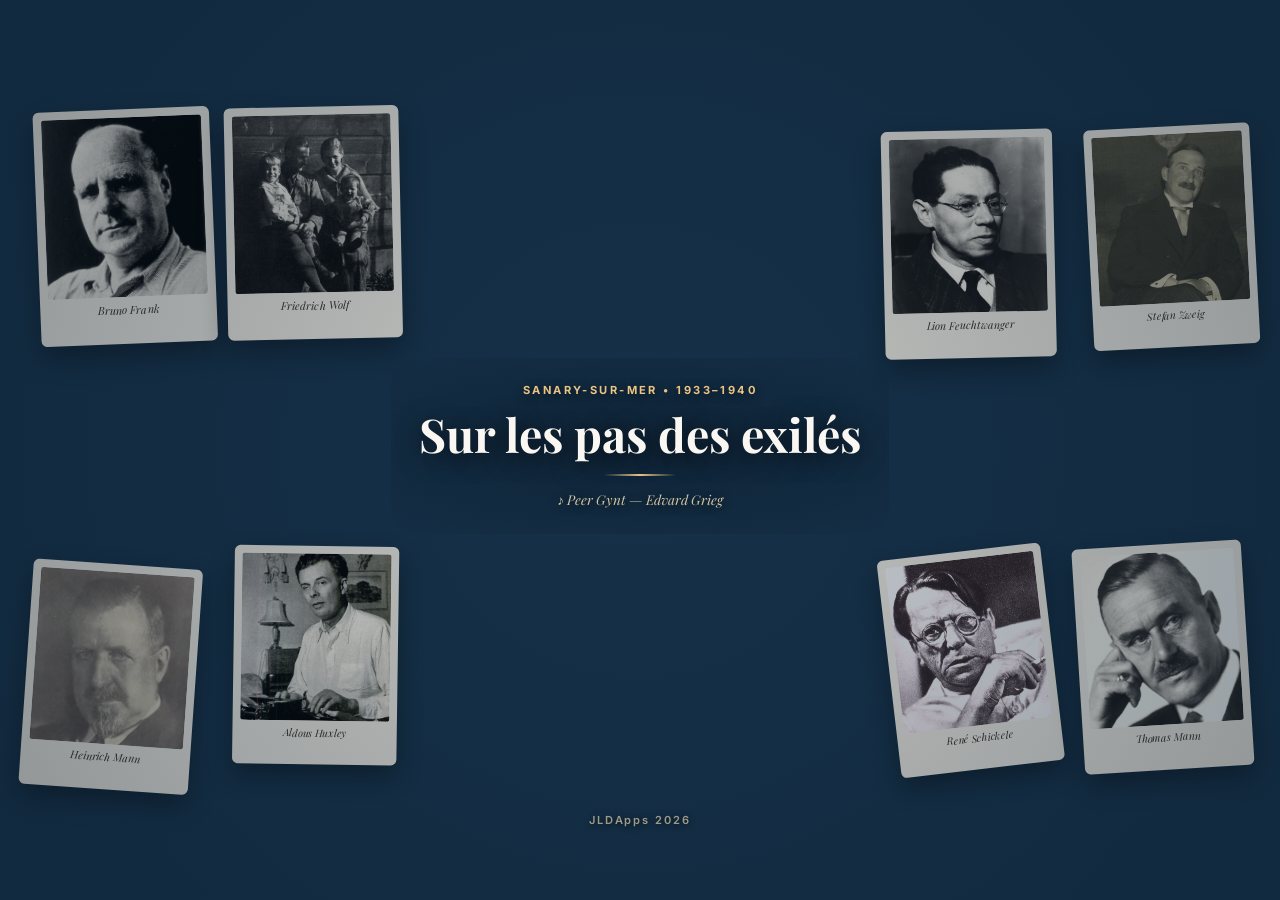
==== index.html @ a8ff3d62 "v27: recadrage portrait Stefan Zweig (index.html)" ====
<!DOCTYPE html>
<html lang="fr">
<head>
  <meta charset="UTF-8" />
  <meta name="viewport" content="width=device-width, initial-scale=1.0, maximum-scale=1.0, user-scalable=no, viewport-fit=cover" />
  <meta name="theme-color" content="#1a4b6e" />
  <meta name="apple-mobile-web-app-capable" content="yes" />
  <meta name="apple-mobile-web-app-status-bar-style" content="default" />
  <meta name="description" content="Audioguide GPS et parcours de mémoire — Sur les pas des exilés à Sanary-sur-Mer (1933–1940)." />
  <title>Sur les pas des exilés — Sanary-sur-Mer</title>

  <link rel="manifest" href="manifest.json" />
  <link rel="icon" type="image/svg+xml" href="images/icon.svg" />
  <link rel="apple-touch-icon" href="images/icon.svg" />

  <!-- Typographie patrimoniale (avec repli système instantané hors-ligne) -->
  <link rel="preconnect" href="https://fonts.googleapis.com" />
  <link rel="preconnect" href="https://fonts.gstatic.com" crossorigin />
  <link href="https://fonts.googleapis.com/css2?family=Inter:wght@400;500;600;700&family=Playfair+Display:ital,wght@0,600;0,700;1,500&display=swap" rel="stylesheet" />

  <!-- Leaflet 1.9.4 -->
  <link rel="stylesheet" href="https://unpkg.com/leaflet@1.9.4/dist/leaflet.css" crossorigin="" />
  <link rel="stylesheet" href="styles.css?v=22" />
</head>
<body>
  <!-- ====================================================================
       PAGE D'ACCUEIL — Acte 1 (Portraits + Titre + Peer Gynt) -> Acte 2 (Menu translucide)
       ==================================================================== -->
  <section id="welcome-screen" class="welcome-screen is-splash" aria-label="Accueil">
    <!-- Mur de portraits généré aléatoirement à chaque ouverture -->
    <div id="welcome-portraits-wall" class="welcome-portraits-wall" aria-hidden="true"></div>
    <div class="welcome-scrim" aria-hidden="true"></div>

    <!-- ACTE 1 : Ouverture cinématographique (portraits + titre pur + discret JLDApps 2026) -->
    <div id="welcome-splash" class="welcome-splash" role="button" tabindex="0" aria-label="Passer au menu">
      <div class="splash-center">
        <div class="splash-ornament">SANARY-SUR-MER • 1933–1940</div>
        <h1 class="splash-title">Sur les pas des exilés</h1>
        <div class="splash-rule" aria-hidden="true"></div>
        <div class="splash-music-hint">♪ Peer Gynt — Edvard Grieg</div>
      </div>
      <div class="splash-signature">JLDApps 2026</div>
    </div>

    <!-- ACTE 2 : Menu linguistique & choix de boucle en verre translucide -->
    <div id="welcome-card" class="welcome-card welcome-card-glass hidden">
      <div class="welcome-emblem-row">
        <img src="images/icon.svg" alt="" class="welcome-logo" />
        <span id="welcome-tag" class="welcome-tag">Parcours de mémoire • Audioguide GPS</span>
      </div>

      <h1 id="welcome-title" class="welcome-title">Sur les pas des exilés</h1>
      <p id="welcome-subtitle" class="welcome-subtitle">Sanary-sur-Mer • 1933–1940</p>

      <!-- Menu linguistique translucide (8 langues directement sélectionnables) -->
      <div class="welcome-section">
        <div id="welcome-choose-lang" class="welcome-section-label">Choisissez votre langue (interface &amp; audio)</div>
        <div id="welcome-lang-grid" class="lang-menu-list" role="listbox" aria-label="Langue"></div>
      </div>

      <!-- Choix de la boucle -->
      <div class="welcome-section">
        <div id="welcome-choose-loop" class="welcome-section-label">Choisissez votre parcours</div>
        <div class="welcome-loop-grid">
          <button id="welcome-loop-short" class="welcome-loop-card" data-loop="short">
            <strong id="welcome-loop-short-title">Boucle courte</strong>
            <span id="welcome-loop-short-desc">~3 km • 1h15 • Étapes 1 à 6 (Port &amp; Village)</span>
          </button>
          <button id="welcome-loop-full" class="welcome-loop-card active" data-loop="full">
            <strong id="welcome-loop-full-title">Boucle complète</strong>
            <span id="welcome-loop-full-desc">~8 km • 3h00 • Étapes 1 à 13 + Littoral</span>
          </button>
        </div>
      </div>

      <button id="btn-start-walk" class="welcome-start-btn">
        <svg viewBox="0 0 24 24" width="20" height="20" fill="currentColor" aria-hidden="true">
          <polygon points="6,4 20,12 6,20"/>
        </svg>
        <span id="welcome-start-label">Commencer le parcours</span>
      </button>

      <div class="welcome-card-signature">JLDApps 2026</div>
    </div>

    <audio id="intro-audio" src="audio/intro-peer-gynt.mp3" preload="auto"></audio>
  </section>

  <!-- ====================================================================
       EN-TÊTE PATRIMONIAL
       ==================================================================== -->
  <header class="app-header">
    <div class="header-brand">
      <button id="btn-open-welcome" class="brand-home-btn" title="Retour à l'accueil" aria-label="Retour à l'accueil">
        <img src="images/icon.svg" alt="" class="brand-logo" />
      </button>
      <div class="brand-titles">
        <h1 id="header-title">Sur les pas des exilés</h1>
        <p id="header-subtitle" class="brand-subtitle">Sanary-sur-Mer • 1933–1940</p>
      </div>
    </div>

    <div class="header-actions">
      <button id="btn-home-header" class="home-pill-btn btn-home-any" title="Retour à l'accueil" aria-label="Retour à l'accueil">
        <svg viewBox="0 0 24 24" width="17" height="17" fill="currentColor" aria-hidden="true"><path d="M12 3.2L3 10.6V20a1 1 0 0 0 1 1h5.5v-6h5v6H20a1 1 0 0 0 1-1v-9.4L12 3.2z"/></svg>
        <span class="home-pill-text">Home</span>
      </button>
      <button id="btn-header-lang" class="lang-pill-header" title="Changer de langue" aria-label="Changer de langue"></button>
      <div class="loop-switcher" role="group" aria-label="Choix de la boucle">
        <button id="btn-loop-short" class="loop-btn" data-loop="short">3 km</button>
        <button id="btn-loop-full" class="loop-btn active" data-loop="full">8 km</button>
      </div>
      <button id="btn-open-list" class="icon-btn" aria-label="Liste des étapes" title="Liste des étapes">
        <svg viewBox="0 0 24 24" width="20" height="20" fill="none" stroke="currentColor" stroke-width="2.2" stroke-linecap="round">
          <line x1="8" y1="6" x2="21" y2="6"/><line x1="8" y1="12" x2="21" y2="12"/><line x1="8" y1="18" x2="21" y2="18"/>
          <circle cx="4" cy="6" r="1.3" fill="currentColor"/><circle cx="4" cy="12" r="1.3" fill="currentColor"/><circle cx="4" cy="18" r="1.3" fill="currentColor"/>
        </svg>
      </button>
    </div>
  </header>

  <!-- Bandeau de guidage GPS permanent -->
  <section class="guidance-bar" aria-live="polite">
    <div class="guidance-left">
      <span id="guidance-badge" class="guidance-step-badge">1</span>
      <div class="guidance-text">
        <div id="guidance-label" class="guidance-label">Cap vers l'Étape 1</div>
        <div id="guidance-title" class="guidance-title">Départ &amp; Plaque commémorative générale</div>
      </div>
    </div>
    <div class="guidance-right">
      <div id="guidance-arrow" class="guidance-compass" title="Direction vers l'étape cible">
        <svg viewBox="0 0 24 24" width="18" height="18" fill="currentColor">
          <polygon points="12,2 19,20 12,16 5,20"/>
        </svg>
      </div>
      <div class="guidance-metrics">
        <span id="guidance-distance" class="guidance-distance">-- m</span>
        <span id="guidance-eta" class="guidance-eta">GPS…</span>
      </div>
    </div>
  </section>

  <!-- Zone cartographique plein écran -->
  <main class="map-wrapper">
    <div id="map" role="region" aria-label="Carte du parcours à Sanary-sur-Mer"></div>

    <!-- Pastille d'état GPS (style RandoTracker) -->
    <div id="gps-pill" class="gps-pill" role="status">
      <span class="gps-dot"></span>
      <span id="gps-pill-text">Acquisition GPS…</span>
    </div>

    <!-- Notification d'arrivée sur une étape (geofencing) -->
    <div id="arrival-toast" class="arrival-toast hidden" role="alert">
      <span class="arrival-icon">📍</span>
      <div class="arrival-body">
        <strong id="arrival-toast-title">Vous êtes arrivé !</strong>
        <span id="arrival-toast-sub">Appuyez sur le bouton ▶ pour écouter l'histoire</span>
      </div>
      <button id="arrival-toast-close" class="toast-close" aria-label="Fermer">✕</button>
    </div>

    <!-- Boutons flottants carto (FAB RandoTracker) -->
    <div class="map-fabs">
      <button id="btn-recenter" class="fab-btn is-following" title="Centrer et suivre ma position GPS" aria-label="Suivi GPS">
        <svg viewBox="0 0 24 24" width="22" height="22" fill="none" stroke="currentColor" stroke-width="2.2" stroke-linecap="round">
          <circle cx="12" cy="12" r="4"/>
          <circle cx="12" cy="12" r="9"/>
          <line x1="12" y1="1" x2="12" y2="4"/><line x1="12" y1="20" x2="12" y2="23"/>
          <line x1="1" y1="12" x2="4" y2="12"/><line x1="20" y1="12" x2="23" y2="12"/>
        </svg>
      </button>

      <button id="btn-layer" class="fab-btn" title="Changer le fond de carte (IGN / OSM / Satellite)" aria-label="Fonds de carte">
        <svg viewBox="0 0 24 24" width="21" height="21" fill="none" stroke="currentColor" stroke-width="2" stroke-linejoin="round">
          <polygon points="12 2 2 7 12 12 22 7 12 2"/>
          <polyline points="2 12 12 17 22 12"/>
          <polyline points="2 17 12 22 22 17"/>
        </svg>
      </button>

      <button id="btn-fit-route" class="fab-btn" title="Voir tout le parcours" aria-label="Voir tout le parcours">
        <svg viewBox="0 0 24 24" width="20" height="20" fill="none" stroke="currentColor" stroke-width="2.1" stroke-linecap="round" stroke-linejoin="round">
          <polyline points="15 3 21 3 21 9"/><polyline points="9 21 3 21 3 15"/>
          <line x1="21" y1="3" x2="14" y2="10"/><line x1="3" y1="21" x2="10" y2="14"/>
        </svg>
      </button>

      <button id="btn-sim-gps" class="fab-btn fab-demo" title="Simuler un déplacement GPS vers l'étape affichée" aria-label="Simulation GPS">
        <span id="fab-demo-label" class="fab-demo-label">Démo</span>
      </button>
    </div>

    <!-- Menu sélecteur de fond de carte -->
    <div id="layer-popover" class="layer-popover hidden" role="menu">
      <div id="popover-layer-title" class="popover-title">Fond de carte</div>
      <button id="layer-opt-ign" class="layer-option active" data-layer="ign">🗺️ Plan IGN France</button>
      <button id="layer-opt-osm" class="layer-option" data-layer="osm">🏙️ OpenStreetMap</button>
      <button id="layer-opt-esri" class="layer-option" data-layer="esri">🛰️ Vue Satellite</button>
    </div>
  </main>

  <!-- Fiche d'étape (Tiroir inférieur mobile avec Photo + Lecteur Audio MP3) -->
  <section id="step-sheet" class="step-sheet" aria-label="Fiche de l'étape sélectionnée">
    <button id="sheet-toggle-bar" class="sheet-handle-bar" aria-label="Déplier ou replier la fiche">
      <span class="sheet-handle-pill"></span>
      <span id="sheet-toggle-hint" class="sheet-toggle-hint">Masquer la fiche</span>
    </button>

    <div class="sheet-content">
      <!-- Boîte Étape adaptative : Côte-à-côte pour les photos PORTRAIT / Empilée pleine largeur pour les photos PAYSAGE -->
      <div id="step-hero" class="step-hero is-landscape">
        <div class="step-header-row">
          <div class="step-meta">
            <span id="step-sector-pill" class="sector-pill">Secteur 1 • Étape 1 / 13</span>
            <span id="step-visited-pill" class="visited-pill hidden">✓ Visitée</span>
          </div>
          <h2 id="step-title" class="step-title">Départ &amp; Plaque commémorative générale</h2>
          <p id="step-location" class="step-location">📍 Office de Tourisme de Sanary (1 Quai du Levant)</p>
        </div>

        <!-- Photo en relation avec le point -->
        <figure class="step-photo-card">
          <img id="step-image" src="images/etape-01.jpg" alt="Photo de l'étape" loading="eager" />
          <button id="btn-zoom-photo" class="photo-zoom-btn" title="Agrandir la photo" aria-label="Agrandir la photo">⤢</button>
          <figcaption id="step-image-credit" class="step-photo-credit">Port de Sanary-sur-Mer</figcaption>
        </figure>
      </div>

      <!-- Lecteur Audio MP3 dédié (Bouton triangulaire Play + Pause + Replay) -->
      <div class="audio-player-box">
        <div class="audio-controls-row">
          <button id="btn-audio-play" class="btn-play-triangle" aria-label="Démarrer l'histoire audio" title="Démarrer l'histoire">
            <svg class="triangle-svg" viewBox="0 0 44 44" width="44" height="44" aria-hidden="true">
              <polygon points="10,6 39,22 10,38" fill="currentColor" stroke="currentColor" stroke-width="3" stroke-linejoin="round"/>
            </svg>
            <span class="btn-play-label">Écouter</span>
          </button>

          <button id="btn-audio-pause" class="btn-audio-secondary" aria-label="Mettre en pause" title="Pause" disabled>
            <svg viewBox="0 0 24 24" width="22" height="22" fill="currentColor" aria-hidden="true">
              <rect x="6" y="4" width="4.5" height="16" rx="1.2"/>
              <rect x="13.5" y="4" width="4.5" height="16" rx="1.2"/>
            </svg>
            <span id="btn-pause-label">Pause</span>
          </button>

          <button id="btn-audio-replay" class="btn-audio-secondary" aria-label="Réécouter depuis le début" title="Replay">
            <svg viewBox="0 0 24 24" width="22" height="22" fill="none" stroke="currentColor" stroke-width="2.3" stroke-linecap="round" stroke-linejoin="round" aria-hidden="true">
              <polyline points="1 4 1 10 7 10"/>
              <path d="M3.51 15a9 9 0 1 0 2.13-9.36L1 10"/>
            </svg>
            <span id="btn-replay-label">Replay</span>
          </button>
        </div>

        <div class="audio-progress-row">
          <span id="audio-current-time" class="audio-time">0:00</span>
          <input id="audio-seek" type="range" min="0" max="100" value="0" step="0.5" class="audio-seek" aria-label="Progression de la lecture audio" />
          <span id="audio-duration" class="audio-time">--:--</span>
        </div>
        <div id="audio-status-line" class="audio-status-line">Appuyez sur le bouton triangulaire ▶ pour lancer le récit</div>
        <audio id="audio-element" preload="metadata"></audio>
      </div>

      <!-- Bloc texte masqué (la narration MP3 remplace le texte écrit) -->
      <div class="step-story-box hidden" aria-hidden="true">
        <div id="step-tags" class="step-tags"></div>
        <p id="step-summary" class="step-summary"></p>
        <p id="step-note" class="step-note"></p>
      </div>

      <!-- Navigation vers l'étape précédente / Home / suivante -->
      <div class="step-nav-footer">
        <button id="btn-prev-step" class="nav-step-btn nav-prev">← Précédente</button>
        <button class="nav-home-btn btn-home-any" title="Retour à l'accueil" aria-label="Retour à l'accueil">
          <svg viewBox="0 0 24 24" width="19" height="19" fill="currentColor" aria-hidden="true"><path d="M12 3.2L3 10.6V20a1 1 0 0 0 1 1h5.5v-6h5v6H20a1 1 0 0 0 1-1v-9.4L12 3.2z"/></svg>
        </button>
        <button id="btn-next-step" class="nav-step-btn nav-next">Étape suivante →</button>
      </div>
    </div>
  </section>

  <!-- Tiroir latéral : Liste complète des étapes & progression -->
  <div id="list-modal" class="modal-backdrop hidden" role="dialog" aria-modal="true" aria-label="Liste des étapes">
    <div class="modal-drawer">
      <div class="modal-header">
        <div>
          <h3 id="list-modal-title">Étapes du parcours</h3>
          <p id="progress-summary" class="modal-subtitle">0 / 13 étapes visitées</p>
        </div>
        <div class="modal-header-btns">
          <button class="icon-btn btn-home-any" title="Retour à l'accueil" aria-label="Retour à l'accueil">
            <svg viewBox="0 0 24 24" width="19" height="19" fill="none" stroke="currentColor" stroke-width="2.2" stroke-linecap="round" stroke-linejoin="round"><path d="M3 10.5L12 3l9 7.5"/><path d="M5 9.5V20h5v-6h4v6h5V9.5"/></svg>
          </button>
          <button id="btn-close-list" class="icon-btn" aria-label="Fermer">✕</button>
        </div>
      </div>
      <div class="progress-bar-track">
        <div id="progress-bar-fill" class="progress-bar-fill" style="width: 0%"></div>
      </div>
      <div id="steps-list-container" class="steps-list-container"></div>
      <div class="modal-footer">
        <button id="btn-open-end-from-list" class="btn-text-primary">JLDApps 2026</button>
        <button id="btn-reset-progress" class="btn-text-danger">Réinitialiser ma progression</button>
      </div>
    </div>
  </div>

  <!-- ====================================================================
       PAGE DE FIN — JLDApps 2026
       ==================================================================== -->
  <section id="end-screen" class="end-screen hidden" role="dialog" aria-modal="true" aria-label="Fin du parcours">
    <div class="end-card">
      <button class="end-home-fab btn-home-any" title="Retour à l'accueil" aria-label="Retour à l'accueil">
        <svg viewBox="0 0 24 24" width="19" height="19" fill="none" stroke="currentColor" stroke-width="2.2" stroke-linecap="round" stroke-linejoin="round"><path d="M3 10.5L12 3l9 7.5"/><path d="M5 9.5V20h5v-6h4v6h5V9.5"/></svg>
      </button>
      <span id="end-tag" class="end-tag">Parcours accompli</span>
      <h2 id="end-title" class="end-title">Merci pour votre visite à Sanary-sur-Mer</h2>
      <p id="end-text" class="end-text">
        Vous avez parcouru la mémoire de la « capitale mondiale de l’exil artistique et littéraire » (1933–1940).
      </p>

      <div id="end-portraits-strip" class="end-portraits-strip" aria-hidden="true"></div>
      <div id="end-stats" class="end-stats-pill">13 / 13 étapes écoutées</div>

      <!-- Génrique de fin 3D sur spirale verticale (Origine photos, musique, sources textes) -->
      <div class="spiral-credits-viewport" aria-label="Génrique de fin 3D">
        <div class="spiral-axis-glow" aria-hidden="true"></div>
        <div id="spiral-credits-stage" class="spiral-credits-stage"></div>
        <button id="btn-spiral-toggle" class="spiral-pause-btn" title="Pause / Lecture du génrique" aria-label="Pause ou lecture du génrique">⏸</button>
      </div>

      <div class="end-signature-box">
        <div class="end-signature-brand">JLDApps 2026</div>
        <div id="end-signature-sub" class="end-signature-sub">Audioguide GPS • Sanary-sur-Mer</div>
      </div>

      <div class="end-actions">
        <button id="btn-end-back-map" class="nav-step-btn nav-prev">Retour à la carte</button>
        <button id="btn-end-restart" class="nav-step-btn nav-next">Retour à l'accueil</button>
      </div>
    </div>
  </section>

  <!-- Menu déroulant haut de gamme des langues (accessible depuis l'accueil et la carte) -->
  <div id="lang-menu-overlay" class="lang-menu-overlay hidden" role="dialog" aria-modal="true" aria-label="Sélection de la langue">
    <div class="lang-menu-sheet">
      <div class="lang-menu-header">
        <div class="lang-menu-header-text">
          <span class="lang-menu-eyebrow">AUDIOGUIDE MULTILINGUE</span>
          <span id="lang-menu-title" class="lang-menu-main-title">Choisissez votre langue</span>
        </div>
        <button id="btn-close-lang-menu" class="lang-menu-close" aria-label="Fermer">✕</button>
      </div>
      <div id="lang-menu-list" class="lang-menu-list" role="listbox"></div>
    </div>
  </div>

  <!-- Visionneuse Photo plein écran (Lightbox) -->
  <div id="photo-lightbox" class="lightbox hidden" role="dialog" aria-modal="true" aria-label="Photo agrandie">
    <button class="lightbox-home btn-home-any" title="Retour à l'accueil" aria-label="Retour à l'accueil">
      <svg viewBox="0 0 24 24" width="19" height="19" fill="none" stroke="currentColor" stroke-width="2.2" stroke-linecap="round" stroke-linejoin="round"><path d="M3 10.5L12 3l9 7.5"/><path d="M5 9.5V20h5v-6h4v6h5V9.5"/></svg>
    </button>
    <button id="btn-close-lightbox" class="lightbox-close" aria-label="Fermer la photo">✕</button>
    <img id="lightbox-img" src="" alt="" />
    <p id="lightbox-caption"></p>
  </div>

  <!-- Scripts -->
  <script src="https://unpkg.com/leaflet@1.9.4/dist/leaflet.js" crossorigin=""></script>
  <script src="data/etapes.js?v=27"></script>
  <script src="data/i18n.js?v=8"></script>
  <script src="data/i18n_steps.js?v=26"></script>
  <script src="app.js?v=27"></script>
</body>
</html>
---- styles.css ----
/* ==========================================================================
   Sur les pas des exilés — Sanary-sur-Mer
   Charte claire & patrimoniale (Crème provençale, Bleu Méditerranée & Ocre)
   ========================================================================== */

:root {
  --bg-sand: #faf7f2;
  --bg-card: #ffffff;
  --bg-soft: #f2ece1;
  --border-stone: #e3d8c6;
  --ink-primary: #1c2733;
  --ink-secondary: #526170;
  --ink-muted: #768492;

  --med-blue: #1a4b6e;
  --med-blue-dark: #11354f;
  --med-blue-light: #e7f0f6;

  --ochre: #b85d3b;
  --ochre-dark: #934528;
  --ochre-light: #faece6;

  --olive: #3b7a57;
  --olive-light: #e6f4ec;

  --shadow-sm: 0 2px 8px rgba(26, 75, 110, 0.08);
  --shadow-md: 0 6px 20px rgba(26, 75, 110, 0.14);
  --shadow-lg: 0 12px 32px rgba(17, 53, 79, 0.22);

  --radius-sm: 10px;
  --radius-md: 16px;
  --radius-lg: 22px;

  --font-serif: 'Playfair Display', Georgia, 'Times New Roman', serif;
  --font-sans: 'Inter', -apple-system, BlinkMacSystemFont, 'Segoe UI', Roboto, sans-serif;

  --header-h: 58px;
  --guidance-h: 56px;
}

* {
  box-sizing: border-box;
  margin: 0;
  padding: 0;
  -webkit-tap-highlight-color: transparent;
}

html, body {
  width: 100%;
  height: 100%;
  overflow: hidden;
  background: var(--bg-sand);
  color: var(--ink-primary);
  font-family: var(--font-sans);
  font-size: 15px;
  line-height: 1.45;
  touch-action: manipulation;
}

.hidden {
  display: none !important;
}

/* ---------- En-tête ---------- */
.app-header {
  position: fixed;
  top: 0;
  left: 0;
  right: 0;
  height: calc(var(--header-h) + env(safe-area-inset-top, 0px));
  padding: env(safe-area-inset-top, 0px) 12px 0;
  z-index: 1000;
  background: var(--med-blue);
  color: #faf7f2;
  display: flex;
  align-items: center;
  justify-content: space-between;
  box-shadow: 0 2px 10px rgba(17, 53, 79, 0.2);
}

.header-brand {
  display: flex;
  align-items: center;
  gap: 10px;
  min-width: 0;
}

.brand-logo {
  width: 34px;
  height: 34px;
  border-radius: 9px;
  flex-shrink: 0;
  box-shadow: 0 1px 4px rgba(0,0,0,0.2);
}

.brand-titles {
  min-width: 0;
}

.brand-titles h1 {
  font-family: var(--font-serif);
  font-size: 1.05rem;
  font-weight: 700;
  line-height: 1.15;
  white-space: nowrap;
  overflow: hidden;
  text-overflow: ellipsis;
  letter-spacing: 0.01em;
}

.brand-subtitle {
  font-size: 0.72rem;
  color: #d6e6f2;
  letter-spacing: 0.04em;
  text-transform: uppercase;
}

.header-actions {
  display: flex;
  align-items: center;
  gap: 8px;
  flex-shrink: 0;
}

.loop-switcher {
  display: inline-flex;
  background: rgba(255, 255, 255, 0.14);
  border-radius: 999px;
  padding: 3px;
  border: 1px solid rgba(255, 255, 255, 0.22);
}

.loop-btn {
  border: none;
  background: transparent;
  color: #e3eff7;
  font-family: var(--font-sans);
  font-size: 0.78rem;
  font-weight: 600;
  padding: 5px 10px;
  border-radius: 999px;
  cursor: pointer;
  transition: all 0.2s ease;
}

.loop-btn.active {
  background: var(--bg-sand);
  color: var(--med-blue-dark);
  box-shadow: 0 1px 4px rgba(0, 0, 0, 0.16);
}

.icon-btn {
  width: 40px;
  height: 40px;
  border-radius: 11px;
  border: 1px solid rgba(255, 255, 255, 0.25);
  background: rgba(255, 255, 255, 0.12);
  color: #faf7f2;
  display: grid;
  place-items: center;
  cursor: pointer;
  font-size: 1.05rem;
  transition: background 0.18s ease;
}

.icon-btn:hover {
  background: rgba(255, 255, 255, 0.22);
}

/* ---------- Bandeau de guidage GPS ---------- */
.guidance-bar {
  position: fixed;
  top: calc(var(--header-h) + env(safe-area-inset-top, 0px));
  left: 0;
  right: 0;
  height: var(--guidance-h);
  z-index: 990;
  background: var(--bg-card);
  border-bottom: 1px solid var(--border-stone);
  display: flex;
  align-items: center;
  justify-content: space-between;
  padding: 6px 12px;
  gap: 10px;
  box-shadow: var(--shadow-sm);
}

.guidance-left {
  display: flex;
  align-items: center;
  gap: 10px;
  min-width: 0;
  flex: 1;
}

.guidance-step-badge {
  width: 32px;
  height: 32px;
  border-radius: 50%;
  background: var(--ochre);
  color: #ffffff;
  font-weight: 700;
  font-size: 0.92rem;
  display: grid;
  place-items: center;
  flex-shrink: 0;
  box-shadow: 0 2px 6px rgba(184, 93, 59, 0.35);
}

.guidance-step-badge.arrived {
  background: var(--olive);
  box-shadow: 0 2px 8px rgba(59, 122, 87, 0.4);
}

.guidance-text {
  min-width: 0;
}

.guidance-label {
  font-size: 0.7rem;
  font-weight: 700;
  text-transform: uppercase;
  letter-spacing: 0.05em;
  color: var(--ochre);
}

.guidance-label.arrived {
  color: var(--olive);
}

.guidance-title {
  font-size: 0.88rem;
  font-weight: 600;
  color: var(--ink-primary);
  white-space: nowrap;
  overflow: hidden;
  text-overflow: ellipsis;
}

.guidance-right {
  display: flex;
  align-items: center;
  gap: 8px;
  flex-shrink: 0;
  background: var(--bg-soft);
  padding: 5px 10px;
  border-radius: 12px;
  border: 1px solid var(--border-stone);
}

.guidance-compass {
  width: 28px;
  height: 28px;
  border-radius: 50%;
  background: var(--med-blue);
  color: #faf7f2;
  display: grid;
  place-items: center;
  transition: transform 0.35s ease;
}

.guidance-metrics {
  display: flex;
  flex-direction: column;
  align-items: flex-end;
  line-height: 1.15;
}

.guidance-distance {
  font-size: 0.9rem;
  font-weight: 700;
  color: var(--med-blue-dark);
}

.guidance-eta {
  font-size: 0.7rem;
  color: var(--ink-secondary);
}

/* ---------- Zone Carte ---------- */
.map-wrapper {
  position: fixed;
  top: calc(var(--header-h) + var(--guidance-h) + env(safe-area-inset-top, 0px));
  left: 0;
  right: 0;
  bottom: 0;
  z-index: 1;
}

#map {
  width: 100%;
  height: 100%;
  background: #e6dfd3;
}

/* Pastille GPS en haut à gauche */
.gps-pill {
  position: absolute;
  top: 10px;
  left: 10px;
  z-index: 600;
  display: inline-flex;
  align-items: center;
  gap: 7px;
  background: rgba(255, 255, 255, 0.94);
  color: var(--ink-primary);
  border: 1px solid var(--border-stone);
  border-radius: 999px;
  padding: 5px 11px;
  font-size: 0.76rem;
  font-weight: 600;
  box-shadow: var(--shadow-sm);
  backdrop-filter: blur(6px);
}

.gps-dot {
  width: 9px;
  height: 9px;
  border-radius: 50%;
  background: #d97706;
  flex-shrink: 0;
}

.gps-pill.gps-ok .gps-dot {
  background: var(--olive);
  box-shadow: 0 0 0 4px rgba(59, 122, 87, 0.22);
}

.gps-pill.gps-sim .gps-dot {
  background: var(--ochre);
  box-shadow: 0 0 0 4px rgba(184, 93, 59, 0.22);
}

.gps-pill.gps-err .gps-dot {
  background: #c53030;
}

/* Toast d'arrivée Geofencing */
.arrival-toast {
  position: absolute;
  top: 48px;
  left: 10px;
  right: 64px;
  z-index: 650;
  background: var(--olive);
  color: #ffffff;
  border-radius: var(--radius-md);
  padding: 10px 12px;
  display: flex;
  align-items: center;
  gap: 10px;
  box-shadow: var(--shadow-md);
  animation: slideDown 0.3s ease;
}

@keyframes slideDown {
  from { opacity: 0; transform: translateY(-10px); }
  to { opacity: 1; transform: translateY(0); }
}

.arrival-icon {
  font-size: 1.35rem;
}

.arrival-body {
  display: flex;
  flex-direction: column;
  font-size: 0.82rem;
  flex: 1;
}

.arrival-body strong {
  font-size: 0.9rem;
}

.toast-close {
  border: none;
  background: rgba(255, 255, 255, 0.2);
  color: #ffffff;
  width: 28px;
  height: 28px;
  border-radius: 50%;
  cursor: pointer;
  font-weight: 700;
}

/* Boutons flottants FAB (style RandoTracker en clair) */
.map-fabs {
  position: absolute;
  top: 10px;
  right: 10px;
  z-index: 600;
  display: flex;
  flex-direction: column;
  gap: 8px;
}

.fab-btn {
  width: 44px;
  height: 44px;
  border-radius: 13px;
  border: 1px solid var(--border-stone);
  background: rgba(255, 255, 255, 0.95);
  color: var(--med-blue);
  display: grid;
  place-items: center;
  cursor: pointer;
  box-shadow: var(--shadow-md);
  transition: transform 0.15s ease, background 0.18s ease, border-color 0.18s ease;
}

.fab-btn:active {
  transform: scale(0.95);
}

.fab-btn.is-following {
  background: var(--olive);
  color: #ffffff;
  border-color: var(--olive);
  box-shadow: 0 0 0 4px rgba(59, 122, 87, 0.28), var(--shadow-md);
}

.fab-demo {
  font-size: 0.68rem;
  font-weight: 700;
  letter-spacing: 0.02em;
  color: var(--ochre-dark);
  background: var(--ochre-light);
  border-color: #e4baa9;
}

.fab-demo.active {
  background: var(--ochre);
  color: #ffffff;
  border-color: var(--ochre-dark);
}

/* Popover fonds de carte */
.layer-popover {
  position: absolute;
  top: 62px;
  right: 62px;
  z-index: 660;
  background: var(--bg-card);
  border: 1px solid var(--border-stone);
  border-radius: var(--radius-md);
  padding: 8px;
  min-width: 190px;
  box-shadow: var(--shadow-lg);
  display: flex;
  flex-direction: column;
  gap: 4px;
}

.popover-title {
  font-size: 0.72rem;
  font-weight: 700;
  text-transform: uppercase;
  letter-spacing: 0.05em;
  color: var(--ink-muted);
  padding: 4px 8px;
}

.layer-option {
  border: none;
  background: transparent;
  text-align: left;
  padding: 9px 10px;
  border-radius: 10px;
  font-family: var(--font-sans);
  font-size: 0.88rem;
  font-weight: 500;
  color: var(--ink-primary);
  cursor: pointer;
}

.layer-option:hover {
  background: var(--bg-soft);
}

.layer-option.active {
  background: var(--med-blue-light);
  color: var(--med-blue-dark);
  font-weight: 700;
}

/* Marqueurs Leaflet personnalisés */
.step-marker-pin {
  width: 32px;
  height: 32px;
  border-radius: 50%;
  background: var(--med-blue);
  color: #ffffff;
  border: 2.5px solid #ffffff;
  box-shadow: 0 3px 10px rgba(17, 53, 79, 0.35);
  display: grid;
  place-items: center;
  font-family: var(--font-sans);
  font-weight: 700;
  font-size: 0.85rem;
  transition: transform 0.2s ease;
}

.step-marker-pin.is-visited {
  background: var(--olive);
}

.step-marker-pin.is-current {
  width: 38px;
  height: 38px;
  background: var(--ochre);
  font-size: 0.96rem;
  box-shadow: 0 0 0 6px rgba(184, 93, 59, 0.28), 0 4px 12px rgba(147, 69, 40, 0.45);
  animation: pulsePin 2s infinite;
}

@keyframes pulsePin {
  0% { box-shadow: 0 0 0 0 rgba(184, 93, 59, 0.5), 0 4px 12px rgba(147, 69, 40, 0.45); }
  70% { box-shadow: 0 0 0 12px rgba(184, 93, 59, 0), 0 4px 12px rgba(147, 69, 40, 0.45); }
  100% { box-shadow: 0 0 0 0 rgba(184, 93, 59, 0), 0 4px 12px rgba(147, 69, 40, 0.45); }
}

.user-gps-marker {
  width: 20px;
  height: 20px;
  border-radius: 50%;
  background: #1d70b8;
  border: 3px solid #ffffff;
  box-shadow: 0 0 0 6px rgba(29, 112, 184, 0.26), 0 2px 8px rgba(0,0,0,0.3);
}

/* ---------- Fiche d'étape (Bottom Sheet mobile) ---------- */
.step-sheet {
  position: fixed;
  left: 0;
  right: 0;
  bottom: 0;
  z-index: 800;
  background: var(--bg-sand);
  border-top-left-radius: var(--radius-lg);
  border-top-right-radius: var(--radius-lg);
  border-top: 1px solid var(--border-stone);
  box-shadow: 0 -8px 28px rgba(17, 53, 79, 0.18);
  max-height: 68vh;
  display: flex;
  flex-direction: column;
  transition: transform 0.3s cubic-bezier(0.22, 1, 0.36, 1), max-height 0.3s ease;
}

.step-sheet.collapsed {
  transform: translateY(calc(100% - 38px));
}

.sheet-handle-bar {
  border: none;
  background: var(--bg-card);
  border-top-left-radius: var(--radius-lg);
  border-top-right-radius: var(--radius-lg);
  border-bottom: 1px solid var(--border-stone);
  padding: 6px 14px 5px;
  display: flex;
  flex-direction: column;
  align-items: center;
  gap: 3px;
  cursor: pointer;
  flex-shrink: 0;
}

.sheet-handle-pill {
  width: 40px;
  height: 4px;
  border-radius: 99px;
  background: #cbbba3;
}

.sheet-toggle-hint {
  font-size: 0.68rem;
  font-weight: 600;
  color: var(--ink-muted);
  text-transform: uppercase;
  letter-spacing: 0.05em;
}

.sheet-content {
  overflow-y: auto;
  padding: 10px 14px calc(14px + env(safe-area-inset-bottom, 0px));
  display: flex;
  flex-direction: column;
  gap: 10px;
  -webkit-overflow-scrolling: touch;
}

.step-header-row {
  display: flex;
  flex-direction: column;
  gap: 2px;
  flex-shrink: 0;
}

.step-meta {
  display: flex;
  align-items: center;
  gap: 6px;
  flex-wrap: wrap;
}

.sector-pill {
  font-size: 0.68rem;
  font-weight: 700;
  text-transform: uppercase;
  letter-spacing: 0.04em;
  color: var(--med-blue);
  background: var(--med-blue-light);
  padding: 2px 8px;
  border-radius: 999px;
}

.visited-pill {
  font-size: 0.68rem;
  font-weight: 700;
  color: var(--olive);
  background: var(--olive-light);
  padding: 2px 8px;
  border-radius: 999px;
}

.step-title {
  font-family: var(--font-serif);
  font-size: 1.08rem;
  font-weight: 700;
  color: var(--med-blue-dark);
  line-height: 1.2;
}

.step-location {
  font-size: 0.78rem;
  color: var(--ink-secondary);
  white-space: nowrap;
  overflow: hidden;
  text-overflow: ellipsis;
}

/* Photo de l'étape — généreuse et jamais écrasée */
.step-photo-card {
  position: relative;
  flex-shrink: 0;
  border-radius: var(--radius-md);
  overflow: hidden;
  border: 1px solid var(--border-stone);
  background: #1b2a38;
  box-shadow: var(--shadow-sm);
}

.step-photo-card img {
  display: block;
  width: 100%;
  height: 235px;
  object-fit: cover;
  object-position: center 15%;
  cursor: pointer;
}

.photo-zoom-btn {
  position: absolute;
  top: 8px;
  right: 8px;
  width: 32px;
  height: 32px;
  border-radius: 9px;
  border: none;
  background: rgba(17, 53, 79, 0.72);
  color: #ffffff;
  font-size: 0.95rem;
  cursor: pointer;
  display: grid;
  place-items: center;
}

.step-photo-credit {
  font-size: 0.68rem;
  color: var(--ink-secondary);
  background: var(--bg-card);
  padding: 4px 10px;
  border-top: 1px solid var(--border-stone);
  white-space: nowrap;
  overflow: hidden;
  text-overflow: ellipsis;
}

/* ---------- Lecteur Audio MP3 compact (Bouton triangulaire + Pause + Replay) ---------- */
.audio-player-box {
  flex-shrink: 0;
  background: var(--bg-card);
  border: 1.5px solid var(--border-stone);
  border-radius: var(--radius-md);
  padding: 10px 12px;
  box-shadow: var(--shadow-sm);
  display: flex;
  flex-direction: column;
  gap: 8px;
}

.audio-controls-row {
  display: grid;
  grid-template-columns: 1.45fr 1fr 1fr;
  gap: 8px;
  align-items: stretch;
}

/* Bouton triangulaire proéminent pour démarrer l'histoire */
.btn-play-triangle {
  border: none;
  border-radius: 12px;
  background: linear-gradient(135deg, var(--ochre) 0%, var(--ochre-dark) 100%);
  color: #ffffff;
  padding: 8px 10px;
  min-height: 46px;
  display: flex;
  align-items: center;
  justify-content: center;
  gap: 7px;
  cursor: pointer;
  font-family: var(--font-sans);
  font-size: 0.92rem;
  font-weight: 700;
  box-shadow: 0 3px 10px rgba(184, 93, 59, 0.34);
  transition: transform 0.14s ease, box-shadow 0.2s ease;
}

.btn-play-triangle:active {
  transform: scale(0.96);
}

.btn-play-triangle.is-playing {
  background: linear-gradient(135deg, var(--olive) 0%, #2c6244 100%);
  box-shadow: 0 3px 12px rgba(59, 122, 87, 0.36);
}

.triangle-svg {
  width: 22px;
  height: 22px;
  flex-shrink: 0;
}

.btn-audio-secondary {
  border: 1.5px solid var(--border-stone);
  border-radius: 12px;
  background: var(--bg-sand);
  color: var(--med-blue-dark);
  padding: 6px 8px;
  min-height: 46px;
  display: flex;
  flex-direction: row;
  align-items: center;
  justify-content: center;
  gap: 5px;
  cursor: pointer;
  font-family: var(--font-sans);
  font-size: 0.78rem;
  font-weight: 700;
  transition: background 0.15s ease, opacity 0.15s ease;
}

.btn-audio-secondary svg {
  width: 17px;
  height: 17px;
}

.btn-audio-secondary:hover:not(:disabled) {
  background: var(--med-blue-light);
  border-color: #b7d0e2;
}

.btn-audio-secondary:disabled {
  opacity: 0.45;
  cursor: not-allowed;
}

.audio-progress-row {
  display: flex;
  align-items: center;
  gap: 8px;
}

.audio-time {
  font-size: 0.74rem;
  font-weight: 600;
  font-variant-numeric: tabular-nums;
  color: var(--ink-secondary);
  min-width: 34px;
}

.audio-seek {
  flex: 1;
  accent-color: var(--ochre);
  height: 5px;
  cursor: pointer;
}

.audio-status-line {
  display: none;
}

/* ---------- Texte & tags ---------- */
.step-story-box {
  background: var(--bg-card);
  border: 1px solid var(--border-stone);
  border-radius: var(--radius-md);
  padding: 14px;
  display: flex;
  flex-direction: column;
  gap: 10px;
}

.step-tags {
  display: flex;
  flex-wrap: wrap;
  gap: 6px;
}

.person-tag {
  font-size: 0.75rem;
  font-weight: 600;
  color: var(--ochre-dark);
  background: var(--ochre-light);
  border: 1px solid #ecd0c4;
  padding: 3px 9px;
  border-radius: 999px;
}

.step-summary {
  font-size: 0.92rem;
  color: var(--ink-primary);
  line-height: 1.55;
}

.step-note {
  font-size: 0.8rem;
  color: var(--ink-secondary);
  background: var(--bg-soft);
  border-left: 3px solid var(--ochre);
  padding: 8px 10px;
  border-radius: 6px;
}

/* Navigation étapes (Précédente | Home | Suivante) */
.step-nav-footer {
  display: grid;
  grid-template-columns: 1fr 48px 1.35fr;
  gap: 8px;
  align-items: stretch;
}

.nav-home-btn {
  min-height: 46px;
  border-radius: 12px;
  border: 1.5px solid var(--border-stone);
  background: var(--bg-soft);
  color: var(--med-blue-dark);
  display: grid;
  place-items: center;
  cursor: pointer;
  transition: background 0.16s ease, border-color 0.16s ease, transform 0.14s ease;
}

.nav-home-btn:hover {
  background: var(--ochre-light);
  border-color: var(--ochre);
  color: var(--ochre-dark);
}

.nav-step-btn {
  min-height: 46px;
  border-radius: 12px;
  font-family: var(--font-sans);
  font-size: 0.88rem;
  font-weight: 700;
  cursor: pointer;
  transition: transform 0.14s ease, background 0.18s ease;
}

.nav-prev {
  border: 1.5px solid var(--border-stone);
  background: var(--bg-card);
  color: var(--med-blue-dark);
}

.nav-next {
  border: none;
  background: var(--med-blue);
  color: #faf7f2;
  box-shadow: 0 3px 10px rgba(26, 75, 110, 0.28);
}

.nav-next:hover {
  background: var(--med-blue-dark);
}

.nav-step-btn:disabled {
  opacity: 0.45;
  cursor: not-allowed;
}

/* ---------- Modale Liste des étapes ---------- */
.modal-backdrop {
  position: fixed;
  inset: 0;
  z-index: 1200;
  background: rgba(17, 53, 79, 0.48);
  backdrop-filter: blur(3px);
  display: flex;
  justify-content: flex-end;
}

.modal-drawer {
  width: min(92vw, 410px);
  height: 100%;
  background: var(--bg-sand);
  display: flex;
  flex-direction: column;
  box-shadow: -8px 0 30px rgba(0, 0, 0, 0.25);
}

.modal-header {
  background: var(--med-blue);
  color: #faf7f2;
  padding: 16px;
  display: flex;
  align-items: center;
  justify-content: space-between;
}

.modal-header h3 {
  font-family: var(--font-serif);
  font-size: 1.15rem;
}

.modal-subtitle {
  font-size: 0.8rem;
  color: #d6e6f2;
  margin-top: 2px;
}

.progress-bar-track {
  height: 6px;
  background: var(--border-stone);
}

.progress-bar-fill {
  height: 100%;
  background: var(--olive);
  transition: width 0.3s ease;
}

.steps-list-container {
  flex: 1;
  overflow-y: auto;
  padding: 12px;
  display: flex;
  flex-direction: column;
  gap: 8px;
}

.list-sector-heading {
  font-size: 0.72rem;
  font-weight: 700;
  text-transform: uppercase;
  letter-spacing: 0.05em;
  color: var(--ochre-dark);
  margin: 8px 4px 2px;
}

.step-list-item {
  width: 100%;
  border: 1px solid var(--border-stone);
  background: var(--bg-card);
  border-radius: 13px;
  padding: 10px 12px;
  display: flex;
  align-items: center;
  gap: 11px;
  text-align: left;
  cursor: pointer;
  transition: border-color 0.16s ease, background 0.16s ease;
}

.step-list-item.is-active {
  border-color: var(--ochre);
  background: var(--ochre-light);
}

.step-list-num {
  width: 30px;
  height: 30px;
  border-radius: 50%;
  background: var(--med-blue);
  color: #ffffff;
  font-weight: 700;
  font-size: 0.85rem;
  display: grid;
  place-items: center;
  flex-shrink: 0;
}

.step-list-item.is-visited .step-list-num {
  background: var(--olive);
}

.step-list-item.is-active .step-list-num {
  background: var(--ochre);
}

.step-list-info {
  min-width: 0;
  flex: 1;
}

.step-list-title {
  font-size: 0.88rem;
  font-weight: 700;
  color: var(--ink-primary);
}

.step-list-sub {
  font-size: 0.76rem;
  color: var(--ink-secondary);
  white-space: nowrap;
  overflow: hidden;
  text-overflow: ellipsis;
}

.modal-footer {
  padding: 12px 16px;
  border-top: 1px solid var(--border-stone);
  background: var(--bg-card);
  text-align: center;
}

.btn-text-danger {
  border: none;
  background: transparent;
  color: #a63232;
  font-family: var(--font-sans);
  font-size: 0.82rem;
  font-weight: 600;
  cursor: pointer;
  padding: 6px 10px;
}

/* ---------- Lightbox Photo ---------- */
.lightbox {
  position: fixed;
  inset: 0;
  z-index: 1500;
  background: rgba(15, 23, 34, 0.92);
  display: flex;
  flex-direction: column;
  align-items: center;
  justify-content: center;
  padding: 20px;
  gap: 12px;
}

.lightbox img {
  max-width: 96vw;
  max-height: 78vh;
  border-radius: 12px;
  box-shadow: 0 12px 36px rgba(0, 0, 0, 0.5);
  object-fit: contain;
}

.lightbox p {
  color: #e2e8f0;
  font-size: 0.86rem;
  text-align: center;
}

.lightbox-close {
  position: absolute;
  top: 16px;
  right: 16px;
  width: 44px;
  height: 44px;
  border-radius: 50%;
  border: 1px solid rgba(255, 255, 255, 0.3);
  background: rgba(255, 255, 255, 0.14);
  color: #ffffff;
  font-size: 1.2rem;
  cursor: pointer;
}

/* ---------- Adaptation Tablette / Desktop (Carte à gauche, Fiche à droite) ---------- */
@media (min-width: 900px) {
  .map-wrapper {
    right: 430px;
  }

  .step-sheet {
    top: calc(var(--header-h) + var(--guidance-h));
    left: auto;
    right: 0;
    bottom: 0;
    width: 430px;
    max-height: none;
    border-radius: 0;
    border-top: none;
    border-left: 1px solid var(--border-stone);
    box-shadow: -4px 0 20px rgba(17, 53, 79, 0.08);
  }

  .step-sheet.collapsed {
    transform: none;
  }

  .sheet-handle-bar {
    display: none;
  }

  .step-photo-card img {
    height: 220px;
  }
}


/* ==========================================================================
   PAGE D'ACCUEIL — Mosaïque aléatoire de portraits d'écrivains & Langues
   ========================================================================== */
.welcome-screen {
  position: fixed;
  inset: 0;
  z-index: 2000;
  background: #17344d;
  overflow-y: auto;
  display: flex;
  align-items: center;
  justify-content: center;
  padding: 18px 14px;
}

.welcome-portraits-wall {
  position: fixed;
  inset: 0;
  display: grid;
  grid-template-columns: 1fr 1fr minmax(0, 500px) 1fr 1fr;
  grid-template-rows: 1fr 1fr;
  align-items: center;
  justify-items: center;
  gap: 18px;
  padding: 26px 28px;
  pointer-events: none;
  overflow: hidden;
}

/* Les 8 portraits encadrent harmonieusement la carte centrale (4 à gauche, 4 à droite) */
.portrait-tile:nth-child(1) { grid-column: 1; grid-row: 1; }
.portrait-tile:nth-child(2) { grid-column: 2; grid-row: 1; }
.portrait-tile:nth-child(3) { grid-column: 1; grid-row: 2; }
.portrait-tile:nth-child(4) { grid-column: 2; grid-row: 2; }
.portrait-tile:nth-child(5) { grid-column: 4; grid-row: 1; }
.portrait-tile:nth-child(6) { grid-column: 5; grid-row: 1; }
.portrait-tile:nth-child(7) { grid-column: 4; grid-row: 2; }
.portrait-tile:nth-child(8) { grid-column: 5; grid-row: 2; }

.portrait-tile {
  width: clamp(130px, 13.5vw, 195px);
  aspect-ratio: 3 / 4;
  background: #faf5eb;
  padding: 8px 8px 26px;
  border-radius: 6px;
  box-shadow: 0 12px 28px rgba(0, 0, 0, 0.42);
  display: flex;
  flex-direction: column;
  transform: rotate(var(--rot, 0deg)) translate(var(--tx, 0px), var(--ty, 0px)) scale(var(--sc, 1));
  opacity: 0.94;
  transition: transform 0.5s ease;
}

@media (max-width: 1024px) {
  .welcome-portraits-wall {
    grid-template-columns: repeat(2, 1fr);
    grid-template-rows: repeat(4, 1fr);
    padding: 12px;
    gap: 10px;
  }
  .portrait-tile:nth-child(n) {
    grid-column: auto;
    grid-row: auto;
  }
}

.portrait-tile img {
  width: 100%;
  flex: 1;
  min-height: 0;
  object-fit: cover;
  object-position: center 18%;
  border-radius: 3px;
  filter: sepia(16%) contrast(1.04);
}

.portrait-tile-caption {
  font-family: var(--font-serif);
  font-style: italic;
  font-size: 0.72rem;
  color: #3d3328;
  text-align: center;
  margin-top: 5px;
  white-space: nowrap;
  overflow: hidden;
  text-overflow: ellipsis;
}

.welcome-scrim {
  position: fixed;
  inset: 0;
  background: radial-gradient(circle at center, rgba(12, 31, 48, 0.16) 0%, rgba(10, 26, 42, 0.42) 100%);
  pointer-events: none;
}

.welcome-card {
  position: relative;
  z-index: 2;
  width: min(94vw, 490px);
  background: rgba(250, 247, 242, 0.95);
  backdrop-filter: blur(10px);
  border: 1.5px solid rgba(227, 216, 198, 0.95);
  border-radius: 24px;
  padding: 22px 20px 20px;
  box-shadow: 0 22px 60px rgba(8, 24, 38, 0.5);
  display: flex;
  flex-direction: column;
  gap: 14px;
  text-align: center;
}

.welcome-emblem-row {
  display: flex;
  align-items: center;
  justify-content: center;
  gap: 10px;
}

.welcome-logo {
  width: 38px;
  height: 38px;
  border-radius: 10px;
  box-shadow: 0 3px 8px rgba(26, 75, 110, 0.25);
}

.welcome-tag {
  font-size: 0.72rem;
  font-weight: 700;
  text-transform: uppercase;
  letter-spacing: 0.06em;
  color: var(--ochre-dark);
  background: var(--ochre-light);
  padding: 4px 10px;
  border-radius: 999px;
}

.welcome-title {
  font-family: var(--font-serif);
  font-size: 1.72rem;
  font-weight: 700;
  color: var(--med-blue-dark);
  line-height: 1.15;
}

.welcome-subtitle {
  font-size: 0.82rem;
  font-weight: 700;
  letter-spacing: 0.08em;
  text-transform: uppercase;
  color: var(--ochre);
  margin-top: -8px;
}

.welcome-intro {
  font-size: 0.9rem;
  color: var(--ink-secondary);
  line-height: 1.48;
}

.welcome-section {
  display: flex;
  flex-direction: column;
  gap: 7px;
  text-align: left;
}

.welcome-section-label {
  font-size: 0.74rem;
  font-weight: 700;
  text-transform: uppercase;
  letter-spacing: 0.05em;
  color: var(--med-blue);
  text-align: center;
}

.lang-grid {
  display: grid;
  grid-template-columns: repeat(4, 1fr);
  gap: 10px;
  padding: 2px 6px;
}

.lang-btn {
  border: 2px solid transparent;
  background: rgba(255, 255, 255, 0.85);
  border-radius: 14px;
  padding: 6px;
  display: flex;
  align-items: center;
  justify-content: center;
  cursor: pointer;
  box-shadow: 0 2px 8px rgba(26, 75, 110, 0.1);
  transition: transform 0.16s ease, border-color 0.18s ease, box-shadow 0.18s ease;
}

.flag-svg {
  width: 40px;
  height: 27px;
  border-radius: 6px;
  display: block;
  box-shadow: 0 1px 4px rgba(0, 0, 0, 0.22);
}

.lang-btn:hover {
  transform: translateY(-2px) scale(1.04);
  border-color: rgba(26, 75, 110, 0.45);
}

.lang-btn.active {
  background: #ffffff;
  border-color: var(--ochre);
  transform: scale(1.06);
  box-shadow: 0 0 0 3px rgba(184, 93, 59, 0.25), 0 4px 12px rgba(26, 75, 110, 0.2);
}

.welcome-loop-grid {
  display: grid;
  grid-template-columns: 1fr 1fr;
  gap: 8px;
}

.welcome-loop-card {
  border: 1.5px solid var(--border-stone);
  background: #ffffff;
  border-radius: 14px;
  padding: 10px 11px;
  text-align: left;
  cursor: pointer;
  display: flex;
  flex-direction: column;
  gap: 3px;
  font-family: var(--font-sans);
  transition: all 0.16s ease;
}

.welcome-loop-card strong {
  font-size: 0.9rem;
  color: var(--med-blue-dark);
}

.welcome-loop-card span {
  font-size: 0.74rem;
  color: var(--ink-secondary);
  line-height: 1.3;
}

.welcome-loop-card.active {
  border-color: var(--ochre);
  background: var(--ochre-light);
  box-shadow: 0 3px 10px rgba(184, 93, 59, 0.18);
}

.welcome-start-btn {
  margin-top: 2px;
  border: none;
  border-radius: 15px;
  background: linear-gradient(135deg, var(--ochre) 0%, var(--ochre-dark) 100%);
  color: #ffffff;
  min-height: 52px;
  padding: 12px 18px;
  font-family: var(--font-sans);
  font-size: 1rem;
  font-weight: 700;
  display: flex;
  align-items: center;
  justify-content: center;
  gap: 10px;
  cursor: pointer;
  box-shadow: 0 6px 18px rgba(184, 93, 59, 0.38);
  transition: transform 0.14s ease;
}

.welcome-start-btn:active {
  transform: scale(0.97);
}

/* Bouton logo accueil + pastille langue dans l'en-tête */
.brand-home-btn {
  border: none;
  background: transparent;
  padding: 0;
  cursor: pointer;
  display: flex;
  align-items: center;
}

.lang-pill-header {
  border: 1px solid rgba(255, 255, 255, 0.28);
  background: rgba(255, 255, 255, 0.14);
  color: #faf7f2;
  border-radius: 999px;
  padding: 5px 9px;
  font-family: var(--font-sans);
  font-size: 0.75rem;
  font-weight: 700;
  cursor: pointer;
}

.lang-pill-header:hover {
  background: rgba(255, 255, 255, 0.24);
}

.modal-footer {
  display: flex;
  align-items: center;
  justify-content: space-between;
  gap: 8px;
}

.btn-text-primary {
  border: none;
  background: var(--med-blue-light);
  color: var(--med-blue-dark);
  font-family: var(--font-sans);
  font-size: 0.8rem;
  font-weight: 700;
  border-radius: 999px;
  padding: 6px 12px;
  cursor: pointer;
}

/* ==========================================================================
   PAGE DE FIN — JLDApps 2026
   ========================================================================== */
.end-screen {
  position: fixed;
  inset: 0;
  z-index: 2100;
  background: linear-gradient(155deg, rgba(17, 53, 79, 0.92) 0%, rgba(26, 75, 110, 0.94) 60%, rgba(147, 69, 40, 0.88) 100%);
  backdrop-filter: blur(8px);
  display: flex;
  align-items: center;
  justify-content: center;
  padding: 20px 14px;
  overflow-y: auto;
}

.end-card {
  width: min(94vw, 460px);
  background: var(--bg-sand);
  border: 1.5px solid var(--border-stone);
  border-radius: 24px;
  padding: 26px 22px 22px;
  text-align: center;
  box-shadow: 0 24px 60px rgba(0, 0, 0, 0.42);
  display: flex;
  flex-direction: column;
  align-items: center;
  gap: 14px;
}

.end-tag {
  font-size: 0.74rem;
  font-weight: 700;
  text-transform: uppercase;
  letter-spacing: 0.07em;
  color: var(--olive);
  background: var(--olive-light);
  padding: 5px 12px;
  border-radius: 999px;
}

.end-title {
  font-family: var(--font-serif);
  font-size: 1.5rem;
  color: var(--med-blue-dark);
  line-height: 1.22;
}

.end-text {
  font-size: 0.9rem;
  color: var(--ink-secondary);
  line-height: 1.52;
}

.end-portraits-strip {
  display: flex;
  align-items: center;
  justify-content: center;
  gap: -8px;
  margin: 2px 0;
}

.end-portrait-mini {
  width: 52px;
  height: 52px;
  border-radius: 50%;
  object-fit: cover;
  object-position: center 20%;
  border: 2.5px solid #ffffff;
  box-shadow: 0 3px 8px rgba(17, 53, 79, 0.22);
  margin-left: -10px;
  filter: sepia(14%);
}

.end-portrait-mini:first-child {
  margin-left: 0;
}

.end-stats-pill {
  font-size: 0.84rem;
  font-weight: 700;
  color: var(--med-blue-dark);
  background: var(--med-blue-light);
  padding: 6px 14px;
  border-radius: 999px;
}

.end-signature-box {
  width: 100%;
  background: linear-gradient(135deg, var(--med-blue) 0%, var(--med-blue-dark) 100%);
  color: #faf7f2;
  border-radius: 16px;
  padding: 16px 14px;
  margin: 2px 0;
  box-shadow: 0 6px 18px rgba(17, 53, 79, 0.25);
}

.end-signature-brand {
  font-family: var(--font-serif);
  font-size: 1.65rem;
  font-weight: 700;
  letter-spacing: 0.04em;
  color: #f6e3ba;
}

.end-signature-sub {
  font-size: 0.78rem;
  color: #d6e6f2;
  margin-top: 3px;
  letter-spacing: 0.04em;
}

.end-actions {
  width: 100%;
  display: grid;
  grid-template-columns: 1fr 1fr;
  gap: 10px;
  margin-top: 4px;
}

@media (max-width: 600px) {
  .welcome-portraits-wall,
  .welcome-portraits-wall.layout-b,
  .welcome-portraits-wall.layout-c {
    grid-template-columns: repeat(2, 1fr);
    gap: 10px;
  }

  .lang-grid {
    grid-template-columns: repeat(3, 1fr);
  }
}


/* ==========================================================================
   GÉNÉRIQUE DE FIN 3D — Spirale verticale (Origine photos, musique, textes)
   ========================================================================== */
.end-card {
  width: min(95vw, 540px);
  max-height: 92vh;
  overflow-y: auto;
}

.spiral-credits-viewport {
  position: relative;
  width: 100%;
  height: 265px;
  border-radius: 16px;
  overflow: hidden;
  background: radial-gradient(ellipse at 50% 45%, #163754 0%, #0b1e31 62%, #050f1a 100%);
  border: 1px solid rgba(246, 227, 186, 0.25);
  box-shadow: inset 0 0 42px rgba(0, 0, 0, 0.65), 0 8px 24px rgba(8, 22, 36, 0.35);
  perspective: 820px;
  perspective-origin: 50% 50%;
}

/* Fondu haut & bas pour une émergence cinématographique */
.spiral-credits-viewport::before,
.spiral-credits-viewport::after {
  content: '';
  position: absolute;
  left: 0;
  right: 0;
  height: 46px;
  z-index: 6;
  pointer-events: none;
}

.spiral-credits-viewport::before {
  top: 0;
  background: linear-gradient(to bottom, #050f1a 8%, transparent 100%);
}

.spiral-credits-viewport::after {
  bottom: 0;
  background: linear-gradient(to top, #050f1a 8%, transparent 100%);
}

/* Silhouette lumineuse très subtile du cylindre vertical 3D */
.spiral-axis-glow {
  position: absolute;
  top: 0;
  bottom: 0;
  left: 50%;
  width: 310px;
  max-width: 82%;
  transform: translateX(-50%);
  background: linear-gradient(
    to right,
    rgba(246, 227, 186, 0.08) 0%,
    rgba(246, 227, 186, 0.015) 14%,
    transparent 35%,
    transparent 65%,
    rgba(246, 227, 186, 0.015) 86%,
    rgba(246, 227, 186, 0.08) 100%
  );
  border-left: 1px solid rgba(246, 227, 186, 0.1);
  border-right: 1px solid rgba(246, 227, 186, 0.1);
  pointer-events: none;
}

.spiral-credits-stage {
  position: absolute;
  inset: 0;
  transform-style: preserve-3d;
}

/* Caractères flottants en 3D directement sur le cylindre (sans aucune boîte) */
.cyl-glyph {
  position: absolute;
  left: 50%;
  top: 50%;
  margin-left: -0.35em;
  margin-top: -0.6em;
  font-family: var(--font-serif);
  font-size: 1.02rem;
  font-weight: 600;
  letter-spacing: 0.02em;
  color: #f8ecd2;
  white-space: pre;
  backface-visibility: visible;
  -webkit-backface-visibility: visible;
  transform-style: preserve-3d;
  will-change: transform, opacity;
  pointer-events: none;
  text-shadow: 0 0 10px rgba(246, 227, 186, 0.35);
}

.cyl-glyph.is-accent {
  color: #f4b976;
  font-weight: 700;
  text-shadow: 0 0 12px rgba(244, 185, 118, 0.45);
}

.cyl-glyph.is-back {
  color: #8aa3ba;
  text-shadow: none;
}

.spiral-pause-btn {
  position: absolute;
  bottom: 8px;
  right: 8px;
  z-index: 10;
  width: 32px;
  height: 32px;
  border-radius: 50%;
  border: 1px solid rgba(246, 227, 186, 0.4);
  background: rgba(13, 34, 54, 0.78);
  color: #f6e3ba;
  font-size: 0.85rem;
  cursor: pointer;
  display: grid;
  place-items: center;
}

.spiral-pause-btn:hover {
  background: rgba(184, 93, 59, 0.8);
}

@media (max-width: 600px) {
  .lang-grid {
    grid-template-columns: repeat(4, 1fr);
  }
}


/* Drapeau dans l'en-tête + boutons Home sur chaque écran */
.lang-pill-header {
  padding: 4px 6px;
  display: inline-flex;
  align-items: center;
  justify-content: center;
}

.lang-pill-header .flag-svg {
  width: 24px;
  height: 16px;
  border-radius: 3px;
}

.modal-header-btns {
  display: flex;
  align-items: center;
  gap: 6px;
}

.end-card {
  position: relative;
}

.end-home-fab {
  position: absolute;
  top: 14px;
  right: 14px;
  width: 38px;
  height: 38px;
  border-radius: 11px;
  border: 1px solid var(--border-stone);
  background: #ffffff;
  color: var(--med-blue);
  display: grid;
  place-items: center;
  cursor: pointer;
  box-shadow: var(--shadow-sm);
  transition: background 0.15s ease, transform 0.15s ease;
}

.end-home-fab:hover {
  background: var(--med-blue-light);
  transform: scale(1.05);
}

.lightbox-home {
  position: absolute;
  top: 16px;
  right: 70px;
  width: 44px;
  height: 44px;
  border-radius: 50%;
  border: 1px solid rgba(255, 255, 255, 0.3);
  background: rgba(255, 255, 255, 0.14);
  color: #ffffff;
  display: grid;
  place-items: center;
  cursor: pointer;
}


/* ==========================================================================
   MENU LANGUES MODERNE (Pilule vitrée + Feuille déroulante moderne)
   ========================================================================== */
.modern-lang-wrap {
  display: flex;
  justify-content: center;
}

.modern-lang-trigger {
  width: 100%;
  border: 1.5px solid rgba(26, 75, 110, 0.18);
  background: rgba(255, 255, 255, 0.92);
  border-radius: 999px;
  padding: 8px 16px 8px 10px;
  display: flex;
  align-items: center;
  justify-content: space-between;
  gap: 12px;
  cursor: pointer;
  box-shadow: 0 4px 14px rgba(26, 75, 110, 0.1);
  transition: transform 0.16s ease, border-color 0.18s ease, box-shadow 0.18s ease;
}

.modern-lang-trigger:hover {
  border-color: var(--ochre);
  transform: translateY(-1px);
  box-shadow: 0 6px 18px rgba(26, 75, 110, 0.15);
}

.lang-circle-flag {
  width: 30px;
  height: 30px;
  border-radius: 50%;
  overflow: hidden;
  display: inline-flex;
  align-items: center;
  justify-content: center;
  flex-shrink: 0;
  box-shadow: 0 1px 5px rgba(0, 0, 0, 0.22);
  border: 1.5px solid #ffffff;
}

.lang-circle-flag .flag-svg {
  width: 44px;
  height: 30px;
  border-radius: 0;
  box-shadow: none;
  flex-shrink: 0;
}

.modern-lang-name {
  flex: 1;
  text-align: left;
  font-family: var(--font-sans);
  font-size: 0.96rem;
  font-weight: 700;
  color: var(--med-blue-dark);
}

.modern-lang-chevron {
  color: var(--ink-secondary);
  flex-shrink: 0;
}

/* Feuille modale moderne de sélection de langue */
.lang-menu-overlay {
  position: fixed;
  inset: 0;
  z-index: 2500;
  background: rgba(12, 31, 48, 0.56);
  backdrop-filter: blur(6px);
  display: flex;
  align-items: center;
  justify-content: center;
  padding: 18px;
}

.lang-menu-sheet {
  width: min(92vw, 370px);
  background: rgba(250, 247, 242, 0.98);
  border: 1.5px solid var(--border-stone);
  border-radius: 22px;
  padding: 14px;
  box-shadow: 0 22px 54px rgba(8, 22, 36, 0.42);
  display: flex;
  flex-direction: column;
  gap: 10px;
  animation: popIn 0.2s cubic-bezier(0.22, 1, 0.36, 1);
}

@keyframes popIn {
  from { opacity: 0; transform: scale(0.95) translateY(8px); }
  to { opacity: 1; transform: scale(1) translateY(0); }
}

.lang-menu-header {
  display: flex;
  align-items: center;
  justify-content: space-between;
  padding: 2px 6px 6px;
  border-bottom: 1px solid var(--border-stone);
  font-family: var(--font-serif);
  font-size: 1.05rem;
  font-weight: 700;
  color: var(--med-blue-dark);
}

.lang-menu-close {
  width: 32px;
  height: 32px;
  border-radius: 50%;
  border: none;
  background: var(--bg-soft);
  color: var(--ink-primary);
  cursor: pointer;
  font-weight: 700;
}

.lang-menu-list {
  display: grid;
  grid-template-columns: 1fr 1fr;
  gap: 8px;
}

.lang-menu-option {
  border: 1.5px solid transparent;
  background: #ffffff;
  border-radius: 14px;
  padding: 9px 10px;
  display: flex;
  align-items: center;
  gap: 10px;
  cursor: pointer;
  font-family: var(--font-sans);
  font-size: 0.88rem;
  font-weight: 600;
  color: var(--ink-primary);
  box-shadow: 0 2px 6px rgba(26, 75, 110, 0.06);
  transition: all 0.15s ease;
}

.lang-menu-option:hover {
  border-color: rgba(26, 75, 110, 0.35);
  background: var(--med-blue-light);
}

.lang-menu-option.active {
  border-color: var(--ochre);
  background: var(--ochre-light);
  color: var(--med-blue-dark);
  font-weight: 700;
}

.lang-menu-option-name {
  flex: 1;
  text-align: left;
  white-space: nowrap;
  overflow: hidden;
  text-overflow: ellipsis;
}

.lang-menu-check {
  color: var(--ochre);
  font-weight: 800;
  font-size: 0.9rem;
}

.lang-pill-header {
  padding: 4px;
  border-radius: 50%;
  width: 34px;
  height: 34px;
}

.lang-pill-header .lang-circle-flag {
  width: 24px;
  height: 24px;
  border-width: 1px;
}

.lang-pill-header .lang-circle-flag .flag-svg {
  width: 36px;
  height: 24px;
}


/* ==========================================================================
   BOUTON HOME HAUTE VISIBILITÉ + MENU LANGUES HAUT DE GAMME
   ========================================================================== */
.home-pill-btn {
  display: inline-flex;
  align-items: center;
  gap: 6px;
  height: 36px;
  padding: 0 12px 0 10px;
  border-radius: 999px;
  border: 1.5px solid rgba(246, 227, 186, 0.72);
  background: #faf7f2;
  color: var(--med-blue-dark);
  font-family: var(--font-sans);
  font-size: 0.8rem;
  font-weight: 700;
  cursor: pointer;
  box-shadow: 0 2px 8px rgba(0, 0, 0, 0.22);
  transition: transform 0.15s ease, background 0.18s ease, box-shadow 0.18s ease;
}

.home-pill-btn:hover {
  background: #f6e3ba;
  transform: translateY(-1px);
  box-shadow: 0 4px 12px rgba(0, 0, 0, 0.28);
}

@media (max-width: 440px) {
  .home-pill-text {
    display: none;
  }
  .home-pill-btn {
    width: 36px;
    padding: 0;
    justify-content: center;
  }
}

/* Capsule éditoriale de langue sur la page d'accueil */
.modern-lang-trigger {
  padding: 9px 14px 9px 10px;
  border-radius: 16px;
  border: 1.5px solid rgba(26, 75, 110, 0.16);
  background: linear-gradient(180deg, #ffffff 0%, #faf6ee 100%);
  box-shadow: 0 6px 18px rgba(26, 75, 110, 0.1), inset 0 1px 0 #ffffff;
}

.modern-lang-left {
  display: flex;
  align-items: center;
  gap: 11px;
  min-width: 0;
}

.modern-lang-meta {
  display: flex;
  flex-direction: column;
  text-align: left;
  line-height: 1.18;
}

.modern-lang-sub {
  font-size: 0.7rem;
  color: var(--ink-muted);
  font-weight: 500;
}

.modern-lang-right {
  display: inline-flex;
  align-items: center;
  gap: 6px;
}

.modern-lang-code {
  font-size: 0.72rem;
  font-weight: 800;
  letter-spacing: 0.06em;
  color: var(--ochre-dark);
  background: var(--ochre-light);
  padding: 3px 8px;
  border-radius: 999px;
}

/* Menu déroulant nuit méditerranéenne & or champagne en verre translucide */
.lang-menu-overlay {
  background: rgba(6, 18, 30, 0.34);
  backdrop-filter: blur(4px);
  -webkit-backdrop-filter: blur(4px);
}

.lang-menu-sheet {
  width: min(94vw, 430px);
  background: linear-gradient(160deg, rgba(14, 36, 57, 0.42) 0%, rgba(9, 23, 38, 0.5) 100%);
  backdrop-filter: blur(5px) saturate(125%);
  -webkit-backdrop-filter: blur(5px) saturate(125%);
  border: 1px solid rgba(246, 227, 186, 0.42);
  border-radius: 26px;
  padding: 18px 16px 16px;
  box-shadow: 0 24px 60px rgba(0, 0, 0, 0.45), inset 0 1px 0 rgba(255, 255, 255, 0.22);
  gap: 14px;
}

.lang-menu-header {
  border-bottom: 1px solid rgba(246, 227, 186, 0.16);
  padding: 0 4px 12px;
  color: #faf7f2;
}

.lang-menu-header-text {
  display: flex;
  flex-direction: column;
  text-align: left;
  gap: 2px;
}

.lang-menu-eyebrow {
  font-family: var(--font-sans);
  font-size: 0.65rem;
  font-weight: 700;
  letter-spacing: 0.14em;
  color: #e9c487;
}

.lang-menu-main-title {
  font-family: var(--font-serif);
  font-size: 1.22rem;
  font-weight: 700;
  color: #faf7f2;
}

.lang-menu-close {
  width: 34px;
  height: 34px;
  background: rgba(255, 255, 255, 0.1);
  color: #f6e3ba;
  border: 1px solid rgba(246, 227, 186, 0.24);
  transition: background 0.16s ease, transform 0.16s ease;
}

.lang-menu-close:hover {
  background: rgba(184, 93, 59, 0.65);
  transform: rotate(90deg);
}

.lang-menu-list {
  display: grid;
  grid-template-columns: 1fr 1fr;
  gap: 10px;
}

.lang-menu-option {
  background: rgba(255, 255, 255, 0.06);
  border: 1px solid rgba(246, 227, 186, 0.14);
  border-radius: 16px;
  padding: 11px 12px;
  color: #f3eee4;
  box-shadow: inset 0 1px 0 rgba(255, 255, 255, 0.06);
  transition: transform 0.18s ease, background 0.18s ease, border-color 0.18s ease, box-shadow 0.18s ease;
}

.lang-menu-option:hover {
  background: rgba(255, 255, 255, 0.13);
  border-color: rgba(246, 227, 186, 0.45);
  transform: translateY(-2px);
  box-shadow: 0 8px 20px rgba(0, 0, 0, 0.28);
}

.lang-menu-option.active {
  background: linear-gradient(135deg, rgba(184, 93, 59, 0.36) 0%, rgba(233, 196, 135, 0.2) 100%);
  border-color: #e9c487;
  color: #ffffff;
  box-shadow: 0 0 0 1px rgba(233, 196, 135, 0.35), 0 8px 24px rgba(184, 93, 59, 0.28);
}

.lang-menu-option .lang-circle-flag {
  width: 32px;
  height: 32px;
  border: 2px solid rgba(246, 227, 186, 0.55);
  box-shadow: 0 3px 10px rgba(0, 0, 0, 0.35);
}

.lang-menu-option-text {
  display: flex;
  flex-direction: column;
  text-align: left;
  flex: 1;
  min-width: 0;
  line-height: 1.15;
}

.lang-menu-option-name {
  font-size: 0.92rem;
  font-weight: 700;
  color: inherit;
}

.lang-menu-option-code {
  font-size: 0.68rem;
  color: rgba(246, 227, 186, 0.72);
  letter-spacing: 0.05em;
  margin-top: 2px;
}

.lang-menu-check {
  width: 22px;
  height: 22px;
  border-radius: 50%;
  background: linear-gradient(135deg, #e9c487 0%, #c98650 100%);
  color: #0d2236;
  display: grid;
  place-items: center;
  font-size: 0.75rem;
  font-weight: 900;
  flex-shrink: 0;
  box-shadow: 0 2px 6px rgba(0, 0, 0, 0.3);
}


/* En-tête mobile épuré (aucun chevauchement sur petit écran) */
@media (max-width: 560px) {
  .brand-titles {
    display: none;
  }
  .sheet-content {
    padding-bottom: calc(22px + env(safe-area-inset-bottom, 0px));
  }
}


/* ==========================================================================
   LANCEMENT CINÉMATIQUE EN 2 ACTES (Splash Portraits + Peer Gynt -> Menu Translucide)
   ========================================================================== */
.welcome-splash {
  position: relative;
  z-index: 3;
  width: 100%;
  min-height: 88vh;
  display: flex;
  flex-direction: column;
  align-items: center;
  justify-content: center;
  text-align: center;
  padding: 28px 20px 36px;
  cursor: pointer;
  animation: splashFadeIn 0.9s ease both;
}

@keyframes splashFadeIn {
  from { opacity: 0; transform: translateY(10px); }
  to { opacity: 1; transform: translateY(0); }
}

.welcome-splash.is-leaving {
  opacity: 0;
  transform: scale(0.97);
  transition: opacity 0.55s ease, transform 0.55s ease;
  pointer-events: none;
}

.splash-center {
  max-width: 540px;
  padding: 24px 28px;
  border-radius: 26px;
  background: radial-gradient(ellipse at center, rgba(10, 26, 42, 0.58) 0%, rgba(10, 26, 42, 0.18) 72%, transparent 100%);
  display: flex;
  flex-direction: column;
  align-items: center;
  gap: 10px;
}

.splash-ornament {
  font-size: 0.74rem;
  font-weight: 700;
  letter-spacing: 0.22em;
  text-transform: uppercase;
  color: #e9c487;
  text-shadow: 0 2px 10px rgba(0, 0, 0, 0.65);
}

.splash-title {
  font-family: var(--font-serif);
  font-size: clamp(2rem, 5.5vw, 3.1rem);
  font-weight: 700;
  color: #faf7f2;
  line-height: 1.12;
  text-shadow: 0 4px 24px rgba(0, 0, 0, 0.75);
}

.splash-rule {
  width: 72px;
  height: 2px;
  border-radius: 99px;
  background: linear-gradient(90deg, transparent, #e9c487, transparent);
  margin: 4px 0;
}

.splash-music-hint {
  font-family: var(--font-serif);
  font-style: italic;
  font-size: 0.9rem;
  color: rgba(246, 227, 186, 0.85);
  text-shadow: 0 2px 8px rgba(0, 0, 0, 0.7);
}

.splash-signature {
  position: fixed;
  bottom: calc(18px + env(safe-area-inset-bottom, 0px));
  left: 50%;
  transform: translateX(-50%);
  font-family: var(--font-sans);
  font-size: 0.74rem;
  font-weight: 600;
  letter-spacing: 0.18em;
  color: rgba(246, 227, 186, 0.62);
  text-shadow: 0 1px 6px rgba(0, 0, 0, 0.7);
  pointer-events: none;
}

/* Acte 2 : Carte menu linguistique & boucle en verre cristallin translucide */
.welcome-card.welcome-card-glass {
  width: min(94vw, 470px);
  background: rgba(11, 28, 46, 0.34);
  backdrop-filter: blur(4px) saturate(120%);
  -webkit-backdrop-filter: blur(4px) saturate(120%);
  border: 1px solid rgba(246, 227, 186, 0.42);
  color: #faf7f2;
  text-shadow: 0 1px 6px rgba(0, 0, 0, 0.72);
  box-shadow: 0 20px 52px rgba(4, 14, 24, 0.42), inset 0 1px 0 rgba(255, 255, 255, 0.28);
  animation: glassAppear 0.6s cubic-bezier(0.22, 1, 0.36, 1) both;
}

@keyframes glassAppear {
  from { opacity: 0; transform: translateY(14px) scale(0.97); }
  to { opacity: 1; transform: translateY(0) scale(1); }
}

.welcome-card-glass .welcome-tag {
  background: rgba(233, 196, 135, 0.16);
  color: #f6e3ba;
  border: 1px solid rgba(233, 196, 135, 0.28);
}

.welcome-card-glass .welcome-title {
  color: #faf7f2;
  font-size: 1.55rem;
}

.welcome-card-glass .welcome-subtitle {
  color: #e9c487;
}

.welcome-card-glass .welcome-section-label {
  color: rgba(246, 227, 186, 0.85);
}

.welcome-card-glass .welcome-loop-card {
  background: rgba(255, 255, 255, 0.08);
  border-color: rgba(246, 227, 186, 0.2);
}

.welcome-card-glass .welcome-loop-card strong {
  color: #faf7f2;
}

.welcome-card-glass .welcome-loop-card span {
  color: rgba(243, 238, 228, 0.75);
}

.welcome-card-glass .welcome-loop-card.active {
  background: linear-gradient(135deg, rgba(184, 93, 59, 0.38) 0%, rgba(233, 196, 135, 0.2) 100%);
  border-color: #e9c487;
  box-shadow: 0 0 0 1px rgba(233, 196, 135, 0.32);
}

.welcome-card-signature {
  font-size: 0.7rem;
  letter-spacing: 0.16em;
  color: rgba(246, 227, 186, 0.55);
  margin-top: -2px;
}


/* ==========================================================================
   MISE EN PAGE ADAPTATIVE PORTRAIT vs PAYSAGE DES PHOTOS D'ÉTAPE
   ========================================================================== */
.step-hero {
  display: flex;
  flex-direction: column;
  gap: 8px;
  flex-shrink: 0;
}

/* Mode PAYSAGE (Étapes 1, 4, 5, 6) : photo pleine largeur respectant le ratio 16:10 */
.step-hero.is-landscape .step-photo-card img {
  width: 100%;
  height: auto;
  aspect-ratio: 16 / 10;
  max-height: 220px;
  object-fit: cover;
  object-position: center;
}

/* Mode PORTRAIT (Étapes 2, 3, 7, 8, 9, 10, 11, 12, 13) : photo 3:4 entière à gauche + titre/lieu à droite */
.step-hero.is-portrait {
  flex-direction: row-reverse;
  align-items: stretch;
  gap: 12px;
}

.step-hero.is-portrait .step-photo-card {
  width: 132px;
  flex-shrink: 0;
  display: flex;
  flex-direction: column;
}

.step-hero.is-portrait .step-photo-card img {
  width: 100%;
  height: 174px;
  aspect-ratio: 3 / 4;
  object-fit: cover;
  object-position: center 15%;
}

.step-hero.is-portrait .step-photo-credit {
  display: none;
}

.step-hero.is-portrait .step-header-row {
  flex: 1;
  min-width: 0;
  justify-content: center;
  gap: 6px;
}

.step-hero.is-portrait .step-location {
  white-space: normal;
  display: -webkit-box;
  -webkit-line-clamp: 4;
  -webkit-box-orient: vertical;
  overflow: hidden;
  line-height: 1.35;
}

@media (min-width: 900px) {
  .step-hero.is-portrait .step-photo-card {
    width: 150px;
  }
  .step-hero.is-portrait .step-photo-card img {
    height: 198px;
  }
}
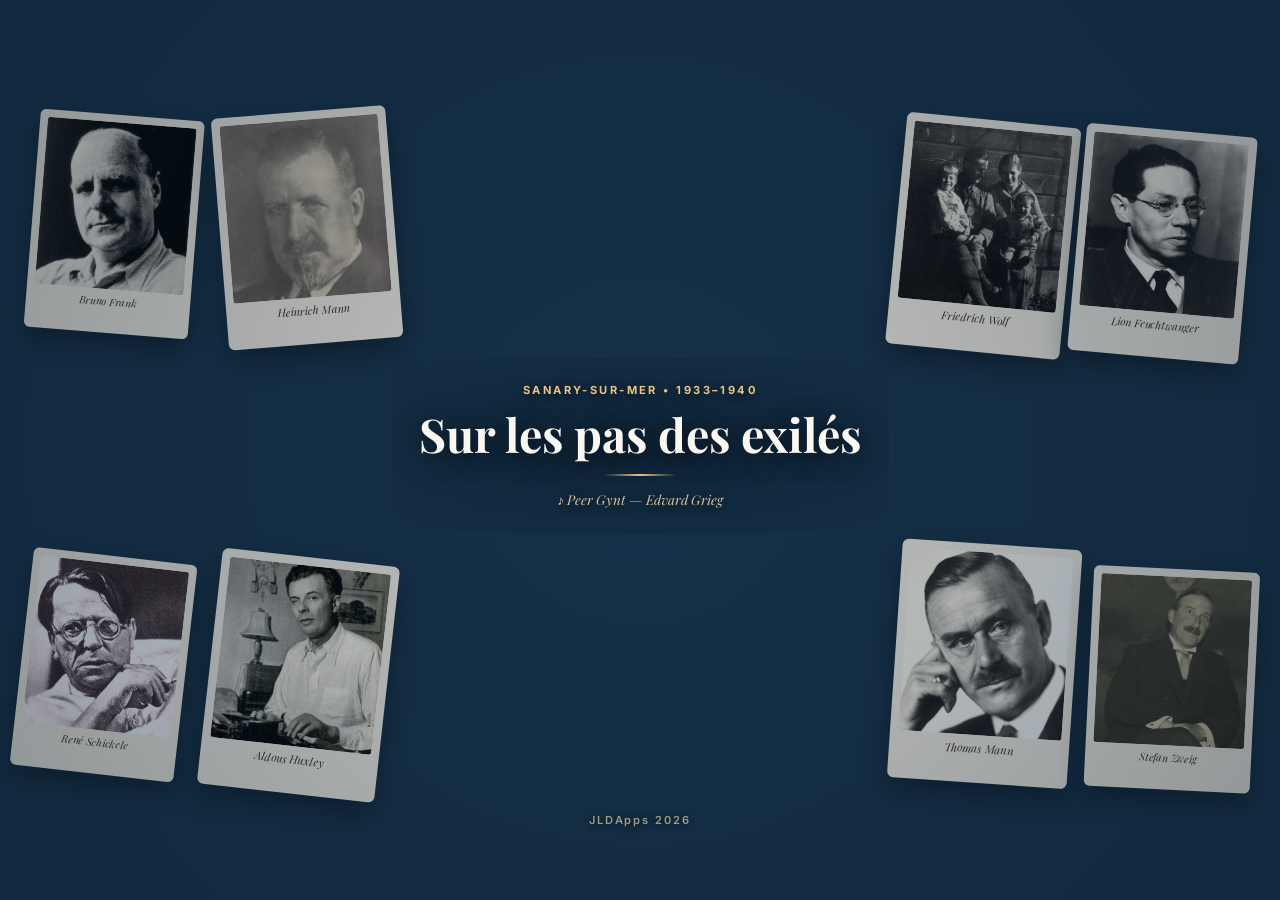
==== commit 28ea9648: "v28: musique Peer Gynt pour le générique de fin (index.html)" ====
--- a/index.html
+++ b/index.html
@@ -84,6 +84,7 @@
     </div>
 
     <audio id="intro-audio" src="audio/intro-peer-gynt.mp3" preload="auto"></audio>
+    <audio id="outro-audio" src="audio/outro-peer-gynt.mp3" preload="auto" loop></audio>
   </section>
 
   <!-- ====================================================================
@@ -370,9 +371,9 @@
 
   <!-- Scripts -->
   <script src="https://unpkg.com/leaflet@1.9.4/dist/leaflet.js" crossorigin=""></script>
-  <script src="data/etapes.js?v=27"></script>
+  <script src="data/etapes.js?v=28"></script>
   <script src="data/i18n.js?v=8"></script>
   <script src="data/i18n_steps.js?v=26"></script>
-  <script src="app.js?v=27"></script>
+  <script src="app.js?v=28"></script>
 </body>
 </html>
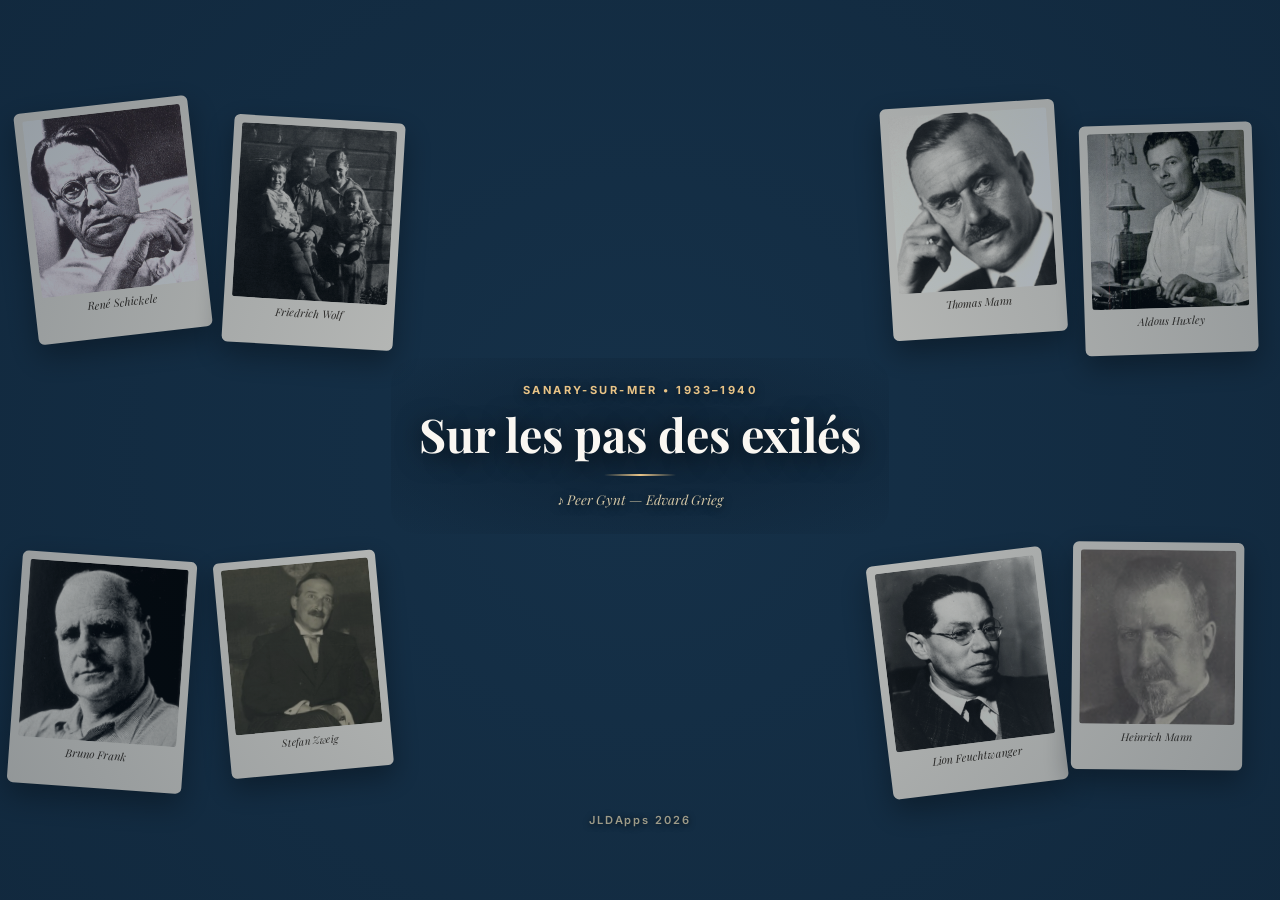
==== commit 65fa5455: "v29: bouton Home ramene toujours au tout debut (index.html)" ====
--- a/index.html
+++ b/index.html
@@ -374,6 +374,6 @@
   <script src="data/etapes.js?v=28"></script>
   <script src="data/i18n.js?v=8"></script>
   <script src="data/i18n_steps.js?v=26"></script>
-  <script src="app.js?v=28"></script>
+  <script src="app.js?v=29"></script>
 </body>
 </html>
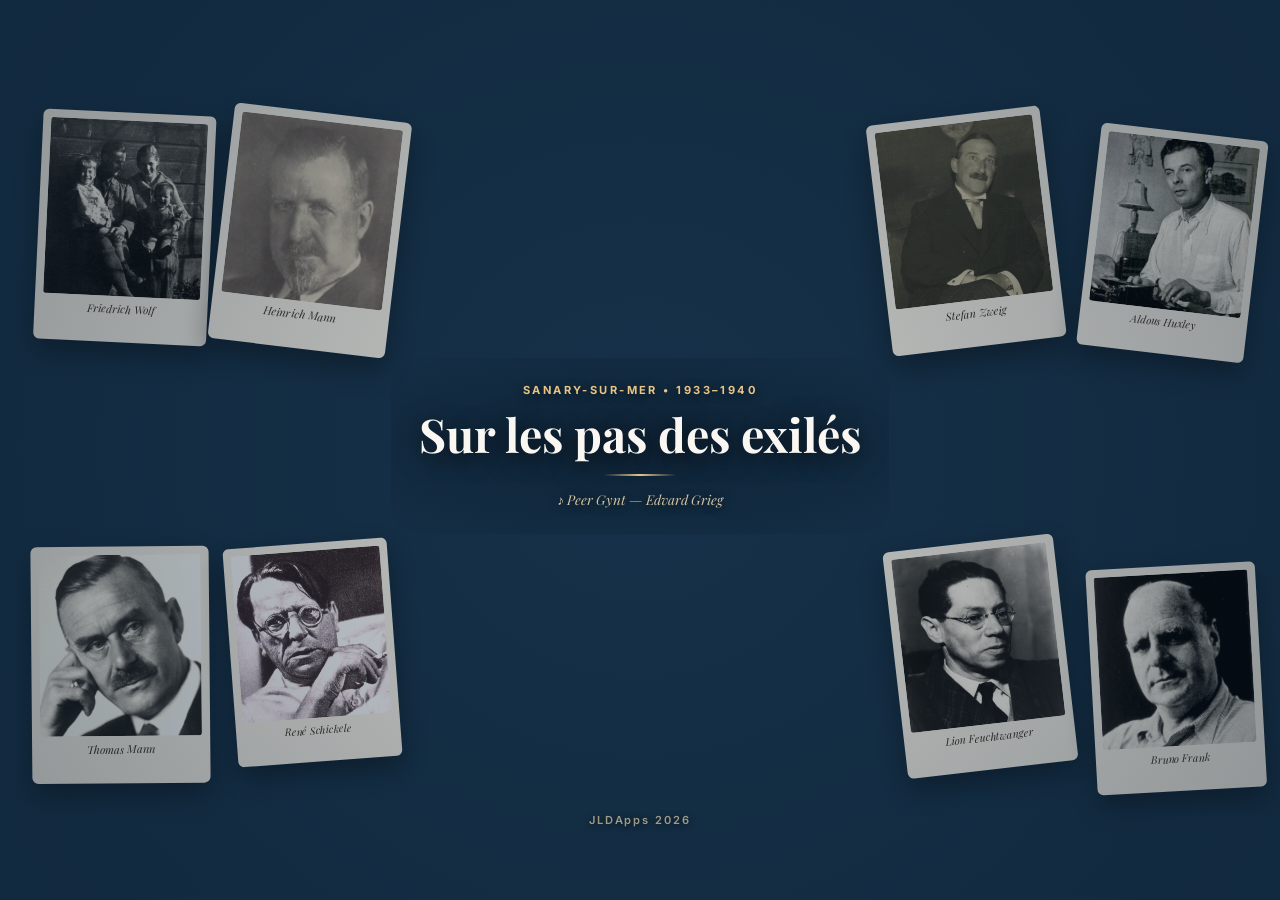
==== commit 9546a618: "v30: signature JLDApps discrete + icone mailto sur generique (index.html)" ====
--- a/index.html
+++ b/index.html
@@ -20,7 +20,7 @@
 
   <!-- Leaflet 1.9.4 -->
   <link rel="stylesheet" href="https://unpkg.com/leaflet@1.9.4/dist/leaflet.css" crossorigin="" />
-  <link rel="stylesheet" href="styles.css?v=22" />
+  <link rel="stylesheet" href="styles.css?v=30" />
 </head>
 <body>
   <!-- ====================================================================
@@ -334,8 +334,22 @@
       </div>
 
       <div class="end-signature-box">
-        <div class="end-signature-brand">JLDApps 2026</div>
-        <div id="end-signature-sub" class="end-signature-sub">Audioguide GPS • Sanary-sur-Mer</div>
+        <div class="end-signature-meta">
+          <span class="end-signature-brand">JLDApps 2026</span>
+          <span class="end-signature-sep">•</span>
+          <span id="end-signature-sub" class="end-signature-sub">Audioguide GPS • Sanary-sur-Mer</span>
+        </div>
+        <a
+          class="end-mail-link"
+          href="mailto:aquacheckjld@gmail.com?subject=Sur%20les%20pas%20des%20exil%C3%A9s%20%E2%80%94%20Sanary-sur-Mer"
+          title="Contacter aquacheckjld@gmail.com"
+          aria-label="Envoyer un e-mail à aquacheckjld@gmail.com"
+        >
+          <svg viewBox="0 0 24 24" width="16" height="16" fill="none" stroke="currentColor" stroke-width="2" stroke-linecap="round" stroke-linejoin="round" aria-hidden="true">
+            <rect x="2" y="4" width="20" height="16" rx="2.5"></rect>
+            <path d="M22 6l-10 7L2 6"></path>
+          </svg>
+        </a>
       </div>
 
       <div class="end-actions">
@@ -374,6 +388,6 @@
   <script src="data/etapes.js?v=28"></script>
   <script src="data/i18n.js?v=8"></script>
   <script src="data/i18n_steps.js?v=26"></script>
-  <script src="app.js?v=29"></script>
+  <script src="app.js?v=30"></script>
 </body>
 </html>
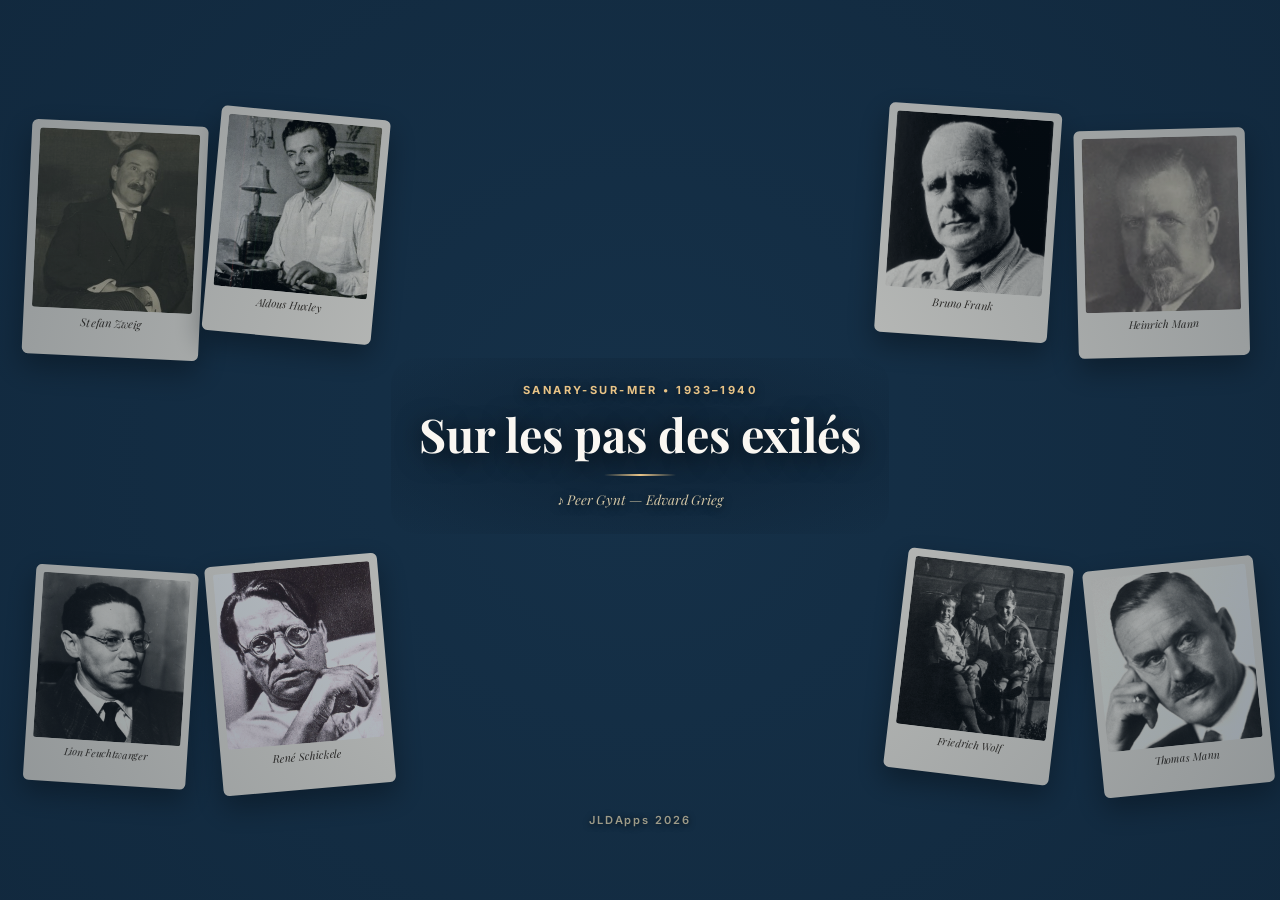
==== commit def2f343: "v31: parcours libre + parcours dirige avec navigation pietonne Sanary (index.html)" ====
--- a/index.html
+++ b/index.html
@@ -20,7 +20,7 @@
 
   <!-- Leaflet 1.9.4 -->
   <link rel="stylesheet" href="https://unpkg.com/leaflet@1.9.4/dist/leaflet.css" crossorigin="" />
-  <link rel="stylesheet" href="styles.css?v=30" />
+  <link rel="stylesheet" href="styles.css?v=31" />
 </head>
 <body>
   <!-- ====================================================================
@@ -56,6 +56,21 @@
       <div class="welcome-section">
         <div id="welcome-choose-lang" class="welcome-section-label">Choisissez votre langue (interface &amp; audio)</div>
         <div id="welcome-lang-grid" class="lang-menu-list" role="listbox" aria-label="Langue"></div>
+      </div>
+
+      <!-- Choix du mode de visite (Parcours libre / Parcours dirigé) -->
+      <div class="welcome-section">
+        <div id="welcome-choose-mode" class="welcome-section-label">Mode de visite</div>
+        <div class="welcome-loop-grid welcome-mode-grid">
+          <button id="welcome-mode-free" class="welcome-loop-card" data-mode="free" type="button">
+            <strong id="welcome-mode-free-title">🧭 Parcours libre</strong>
+            <span id="welcome-mode-free-desc">Dans n’importe quel ordre, sans itinéraire</span>
+          </button>
+          <button id="welcome-mode-guided" class="welcome-loop-card active" data-mode="guided" type="button">
+            <strong id="welcome-mode-guided-title">🚶 Parcours dirigé</strong>
+            <span id="welcome-mode-guided-desc">Du début à la fin • Guidage piéton GPS à Sanary</span>
+          </button>
+        </div>
       </div>
 
       <!-- Choix de la boucle -->
@@ -383,11 +398,27 @@
     <p id="lightbox-caption"></p>
   </div>
 
+  <!-- Modale : Parcours dirigé — Vérification de présence à Sanary-sur-Mer -->
+  <div id="guided-location-modal" class="guided-loc-overlay hidden" role="dialog" aria-modal="true" aria-label="Localisation Sanary-sur-Mer">
+    <div class="guided-loc-card">
+      <div class="guided-loc-icon" aria-hidden="true">📍</div>
+      <h3 id="guided-loc-title" class="guided-loc-title">Allez à Sanary-sur-Mer</h3>
+      <p id="guided-loc-msg" class="guided-loc-msg">
+        Allez à Sanary-sur-Mer pour commencer le parcours dirigé.
+      </p>
+      <div class="guided-loc-actions">
+        <button id="btn-guided-switch-free" class="guided-loc-btn primary" type="button">🧭 Passer en Parcours libre</button>
+        <button id="btn-guided-try-demo" class="guided-loc-btn secondary" type="button">🎬 Tester en mode Démo</button>
+        <button id="btn-guided-retry-gps" class="guided-loc-btn ghost" type="button">↻ Réessayer le GPS</button>
+      </div>
+    </div>
+  </div>
+
   <!-- Scripts -->
   <script src="https://unpkg.com/leaflet@1.9.4/dist/leaflet.js" crossorigin=""></script>
   <script src="data/etapes.js?v=28"></script>
-  <script src="data/i18n.js?v=8"></script>
+  <script src="data/i18n.js?v=31"></script>
   <script src="data/i18n_steps.js?v=26"></script>
-  <script src="app.js?v=30"></script>
+  <script src="app.js?v=31"></script>
 </body>
 </html>
--- a/styles.css
+++ b/styles.css
@@ -1532,27 +1532,67 @@
 
 .end-signature-box {
   width: 100%;
-  background: linear-gradient(135deg, var(--med-blue) 0%, var(--med-blue-dark) 100%);
-  color: #faf7f2;
-  border-radius: 16px;
-  padding: 16px 14px;
+  display: flex;
+  align-items: center;
+  justify-content: space-between;
+  gap: 10px;
+  padding: 6px 10px;
   margin: 2px 0;
-  box-shadow: 0 6px 18px rgba(17, 53, 79, 0.25);
+  border-radius: 12px;
+  background: rgba(26, 77, 114, 0.06);
+  border: 1px solid rgba(26, 77, 114, 0.12);
+}
+
+.end-signature-meta {
+  display: flex;
+  align-items: baseline;
+  flex-wrap: wrap;
+  gap: 5px;
+  text-align: left;
+  min-width: 0;
 }
 
 .end-signature-brand {
-  font-family: var(--font-serif);
-  font-size: 1.65rem;
-  font-weight: 700;
-  letter-spacing: 0.04em;
-  color: #f6e3ba;
+  font-family: var(--font-sans);
+  font-size: 0.78rem;
+  font-weight: 700;
+  letter-spacing: 0.08em;
+  color: var(--med-blue);
+  opacity: 0.82;
+}
+
+.end-signature-sep {
+  font-size: 0.72rem;
+  color: var(--ink-muted);
+  opacity: 0.55;
 }
 
 .end-signature-sub {
-  font-size: 0.78rem;
-  color: #d6e6f2;
-  margin-top: 3px;
-  letter-spacing: 0.04em;
+  font-size: 0.72rem;
+  color: var(--ink-muted);
+  letter-spacing: 0.02em;
+}
+
+.end-mail-link {
+  flex-shrink: 0;
+  width: 34px;
+  height: 34px;
+  border-radius: 999px;
+  display: inline-flex;
+  align-items: center;
+  justify-content: center;
+  background: rgba(26, 77, 114, 0.1);
+  color: var(--med-blue);
+  border: 1px solid rgba(26, 77, 114, 0.2);
+  text-decoration: none;
+  transition: transform 0.15s ease, background 0.15s ease, color 0.15s ease;
+}
+
+.end-mail-link:hover,
+.end-mail-link:focus-visible {
+  background: var(--med-blue);
+  color: #ffffff;
+  transform: scale(1.06);
 }
 
 .end-actions {
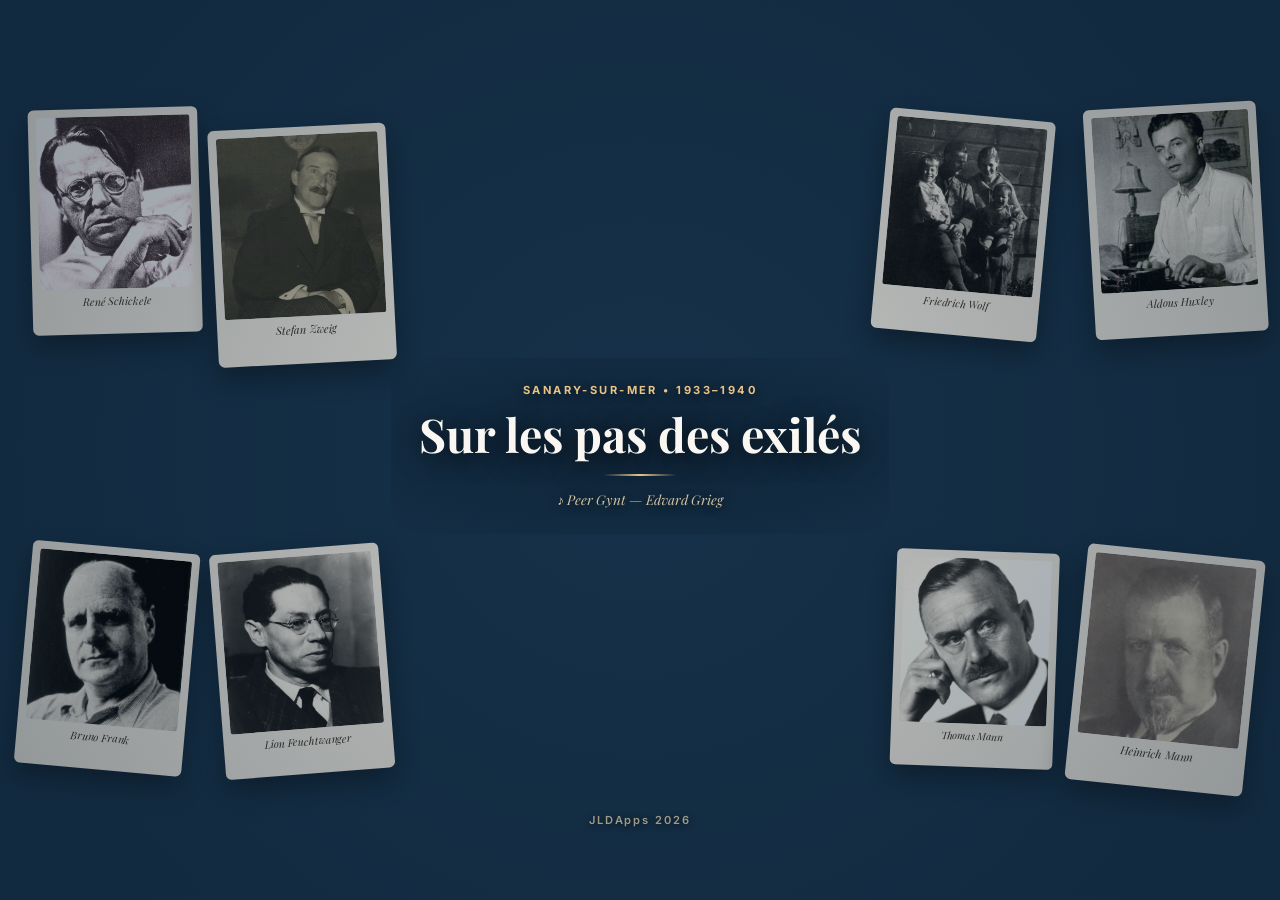
==== commit 0e83fcbb: "v32: message suivez l itineraire en pointilles vers le depart (index.html)" ====
--- a/index.html
+++ b/index.html
@@ -417,8 +417,8 @@
   <!-- Scripts -->
   <script src="https://unpkg.com/leaflet@1.9.4/dist/leaflet.js" crossorigin=""></script>
   <script src="data/etapes.js?v=28"></script>
-  <script src="data/i18n.js?v=31"></script>
+  <script src="data/i18n.js?v=32"></script>
   <script src="data/i18n_steps.js?v=26"></script>
-  <script src="app.js?v=31"></script>
+  <script src="app.js?v=32"></script>
 </body>
 </html>
--- a/styles.css
+++ b/styles.css
@@ -2450,3 +2450,97 @@
     height: 198px;
   }
 }
+
+
+/* ==========================================================================
+   MODES DE VISITE (Parcours libre / Parcours dirigé) & MODALE SANARY
+   ========================================================================== */
+.welcome-mode-grid {
+  margin-bottom: 2px;
+}
+
+.guided-loc-overlay {
+  position: fixed;
+  inset: 0;
+  z-index: 4200;
+  background: rgba(8, 22, 36, 0.72);
+  backdrop-filter: blur(6px);
+  -webkit-backdrop-filter: blur(6px);
+  display: flex;
+  align-items: center;
+  justify-content: center;
+  padding: 20px;
+}
+
+.guided-loc-overlay.hidden {
+  display: none;
+}
+
+.guided-loc-card {
+  width: min(92vw, 410px);
+  background: #fdfbf7;
+  color: var(--ink);
+  border-radius: 22px;
+  padding: 24px 22px 20px;
+  text-align: center;
+  box-shadow: 0 18px 48px rgba(8, 22, 36, 0.45);
+  border: 1px solid rgba(26, 77, 114, 0.16);
+}
+
+.guided-loc-icon {
+  font-size: 2.2rem;
+  line-height: 1;
+  margin-bottom: 8px;
+}
+
+.guided-loc-title {
+  font-family: var(--font-serif);
+  font-size: 1.32rem;
+  color: var(--med-blue-dark);
+  margin: 0 0 8px;
+}
+
+.guided-loc-msg {
+  font-size: 0.92rem;
+  line-height: 1.48;
+  color: var(--ink-muted);
+  margin: 0 0 18px;
+}
+
+.guided-loc-actions {
+  display: flex;
+  flex-direction: column;
+  gap: 9px;
+}
+
+.guided-loc-btn {
+  width: 100%;
+  border: none;
+  border-radius: 13px;
+  padding: 12px 14px;
+  font-family: var(--font-sans);
+  font-size: 0.92rem;
+  font-weight: 700;
+  cursor: pointer;
+  transition: transform 0.14s ease, filter 0.14s ease;
+}
+
+.guided-loc-btn:active {
+  transform: scale(0.98);
+}
+
+.guided-loc-btn.primary {
+  background: var(--med-blue);
+  color: #ffffff;
+}
+
+.guided-loc-btn.secondary {
+  background: var(--terracotta);
+  color: #ffffff;
+}
+
+.guided-loc-btn.ghost {
+  background: rgba(26, 77, 114, 0.08);
+  color: var(--med-blue-dark);
+  font-weight: 600;
+}
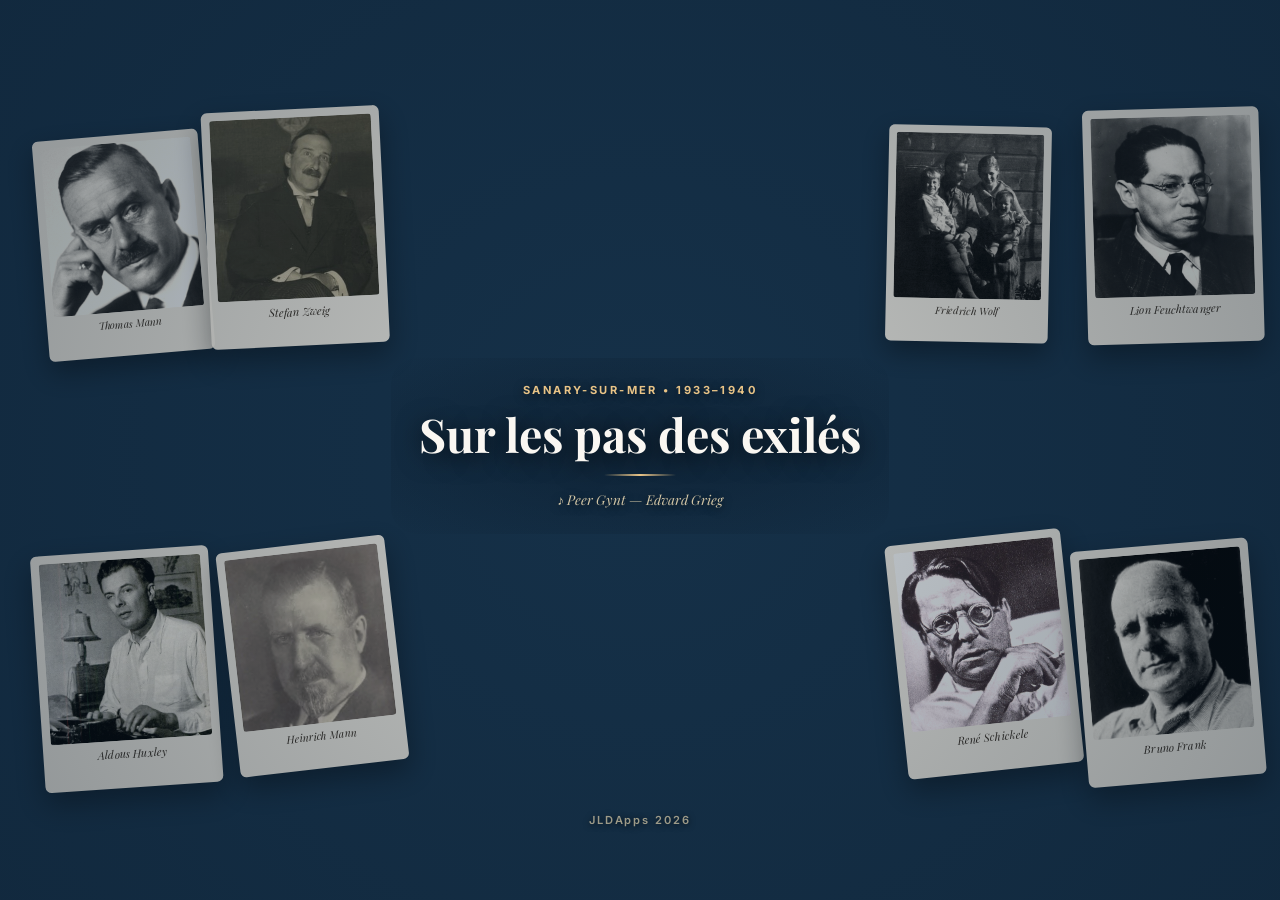
==== commit de001e51: "v33: correction virgule i18n.js (retour des 8 langues et libelles) (index.html)" ====
--- a/index.html
+++ b/index.html
@@ -417,8 +417,8 @@
   <!-- Scripts -->
   <script src="https://unpkg.com/leaflet@1.9.4/dist/leaflet.js" crossorigin=""></script>
   <script src="data/etapes.js?v=28"></script>
-  <script src="data/i18n.js?v=32"></script>
+  <script src="data/i18n.js?v=33"></script>
   <script src="data/i18n_steps.js?v=26"></script>
-  <script src="app.js?v=32"></script>
+  <script src="app.js?v=33"></script>
 </body>
 </html>
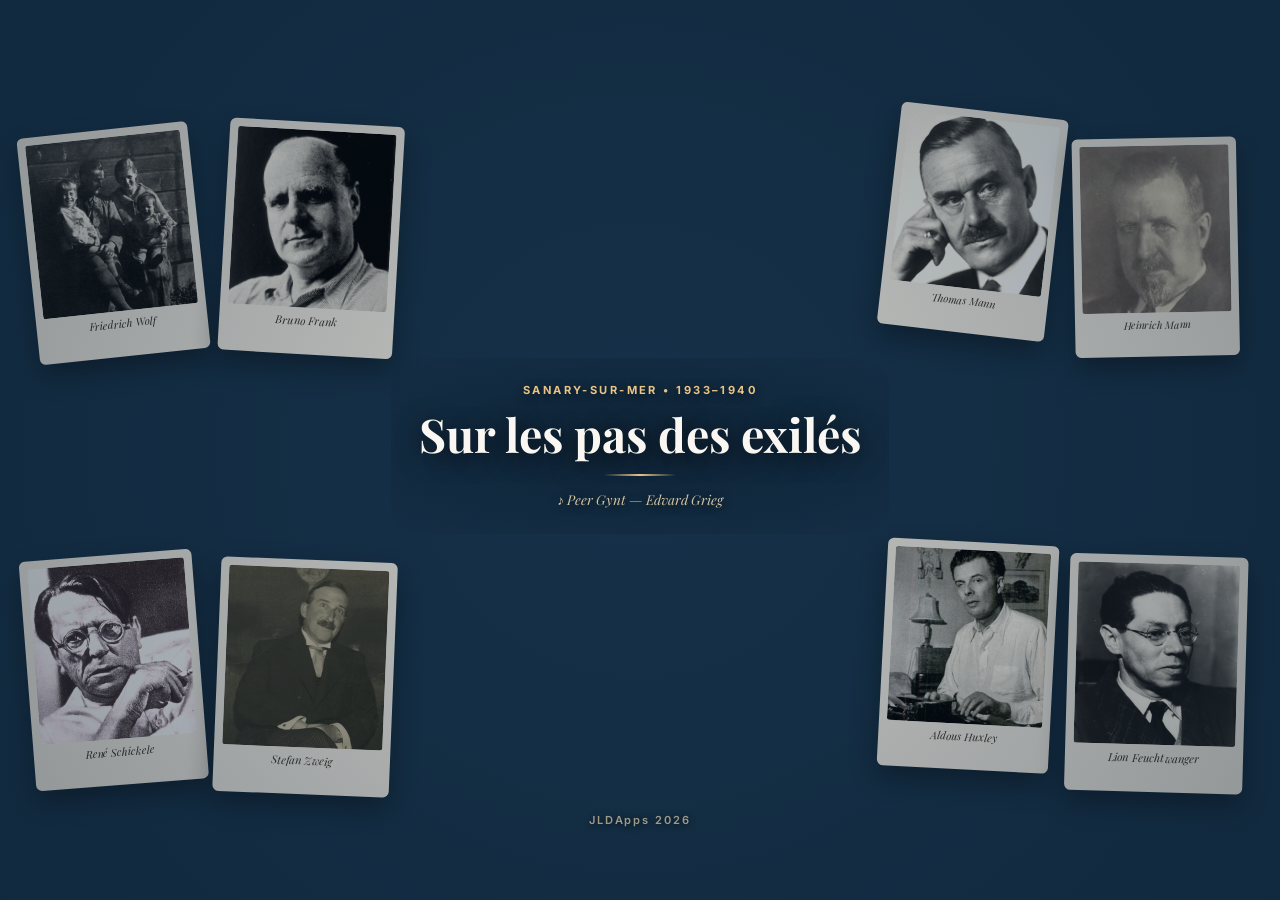
==== commit ea065140: "v34: optimisation batterie RandoTracker (GPS duty-cycling, WakeLock, veille) (index.html)" ====
--- a/index.html
+++ b/index.html
@@ -419,6 +419,6 @@
   <script src="data/etapes.js?v=28"></script>
   <script src="data/i18n.js?v=33"></script>
   <script src="data/i18n_steps.js?v=26"></script>
-  <script src="app.js?v=33"></script>
+  <script src="app.js?v=34"></script>
 </body>
 </html>
